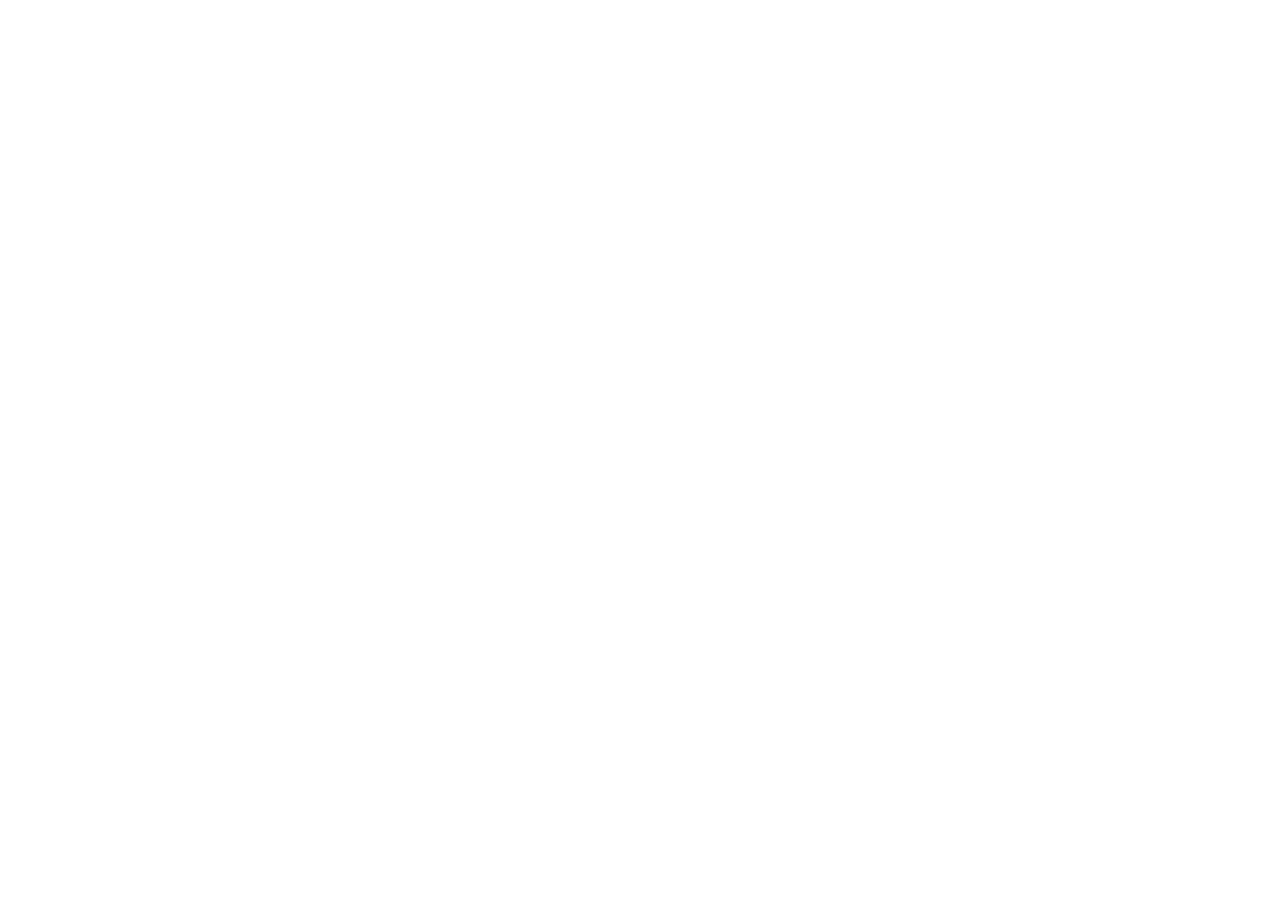
==== index.html @ 11d5299a "Basic Files" ====
<!DOCTYPE html>
<html>
<head>
    <meta charset="utf-8" />
    <meta http-equiv="X-UA-Compatible" content="IE=edge">
    <title>Atomist</title>
    <meta name="viewport" content="width=device-width, initial-scale=1">
    <link rel="stylesheet" type="text/css" media="screen" href="assets/css/style.css" />
    <link rel="stylesheet" href="https://maxcdn.bootstrapcdn.com/bootstrap/4.0.0/css/bootstrap.min.css" integrity="sha384-Gn5384xqQ1aoWXA+058RXPxPg6fy4IWvTNh0E263XmFcJlSAwiGgFAW/dAiS6JXm" crossorigin="anonymous">
</head>
<body>

    <!--Nav bar & Hero Section-->

    <!--Nav bar & Hero Section END-->


    <!--Text & Laptop Section-->

    <!--Text & Laptop Section END-->


    <!--Slider & Code Snippet Section-->

    <!--Slider & Code Snippet Section END-->


    <!--Footer Section-->

    <!--Footer Section END-->

</body>
<script src="https://code.jquery.com/jquery-3.2.1.slim.min.js" integrity="sha384-KJ3o2DKtIkvYIK3UENzmM7KCkRr/rE9/Qpg6aAZGJwFDMVNA/GpGFF93hXpG5KkN" crossorigin="anonymous"></script>
<script src="assets/js/main.js"></script>
<script src="https://cdnjs.cloudflare.com/ajax/libs/popper.js/1.12.9/umd/popper.min.js" integrity="sha384-ApNbgh9B+Y1QKtv3Rn7W3mgPxhU9K/ScQsAP7hUibX39j7fakFPskvXusvfa0b4Q" crossorigin="anonymous"></script>
<script src="https://maxcdn.bootstrapcdn.com/bootstrap/4.0.0/js/bootstrap.min.js" integrity="sha384-JZR6Spejh4U02d8jOt6vLEHfe/JQGiRRSQQxSfFWpi1MquVdAyjUar5+76PVCmYl" crossorigin="anonymous"></script>
</html>
---- assets/css/style.css ----
@import url("https://fonts.googleapis.com/css?family=Open+Sans:300,400,400i,500,600,700");

body {
    font-size: 1em;
    line-height: 1.5;
    font-weight: 400;
    font-family: "Open Sans", "Helvetica", sans-serif;
    color: #AAAEBD;
}

/* Nav bar & Hero Section */

/* Nav bar & Hero Section END */


/* Text & Laptop Section */

/* Text & Laptop Section END */


/* Slider & Code Snippet Section */

/* Slider & Code Snippet Section END */


/* Footer Section */

/* Footer Section END */
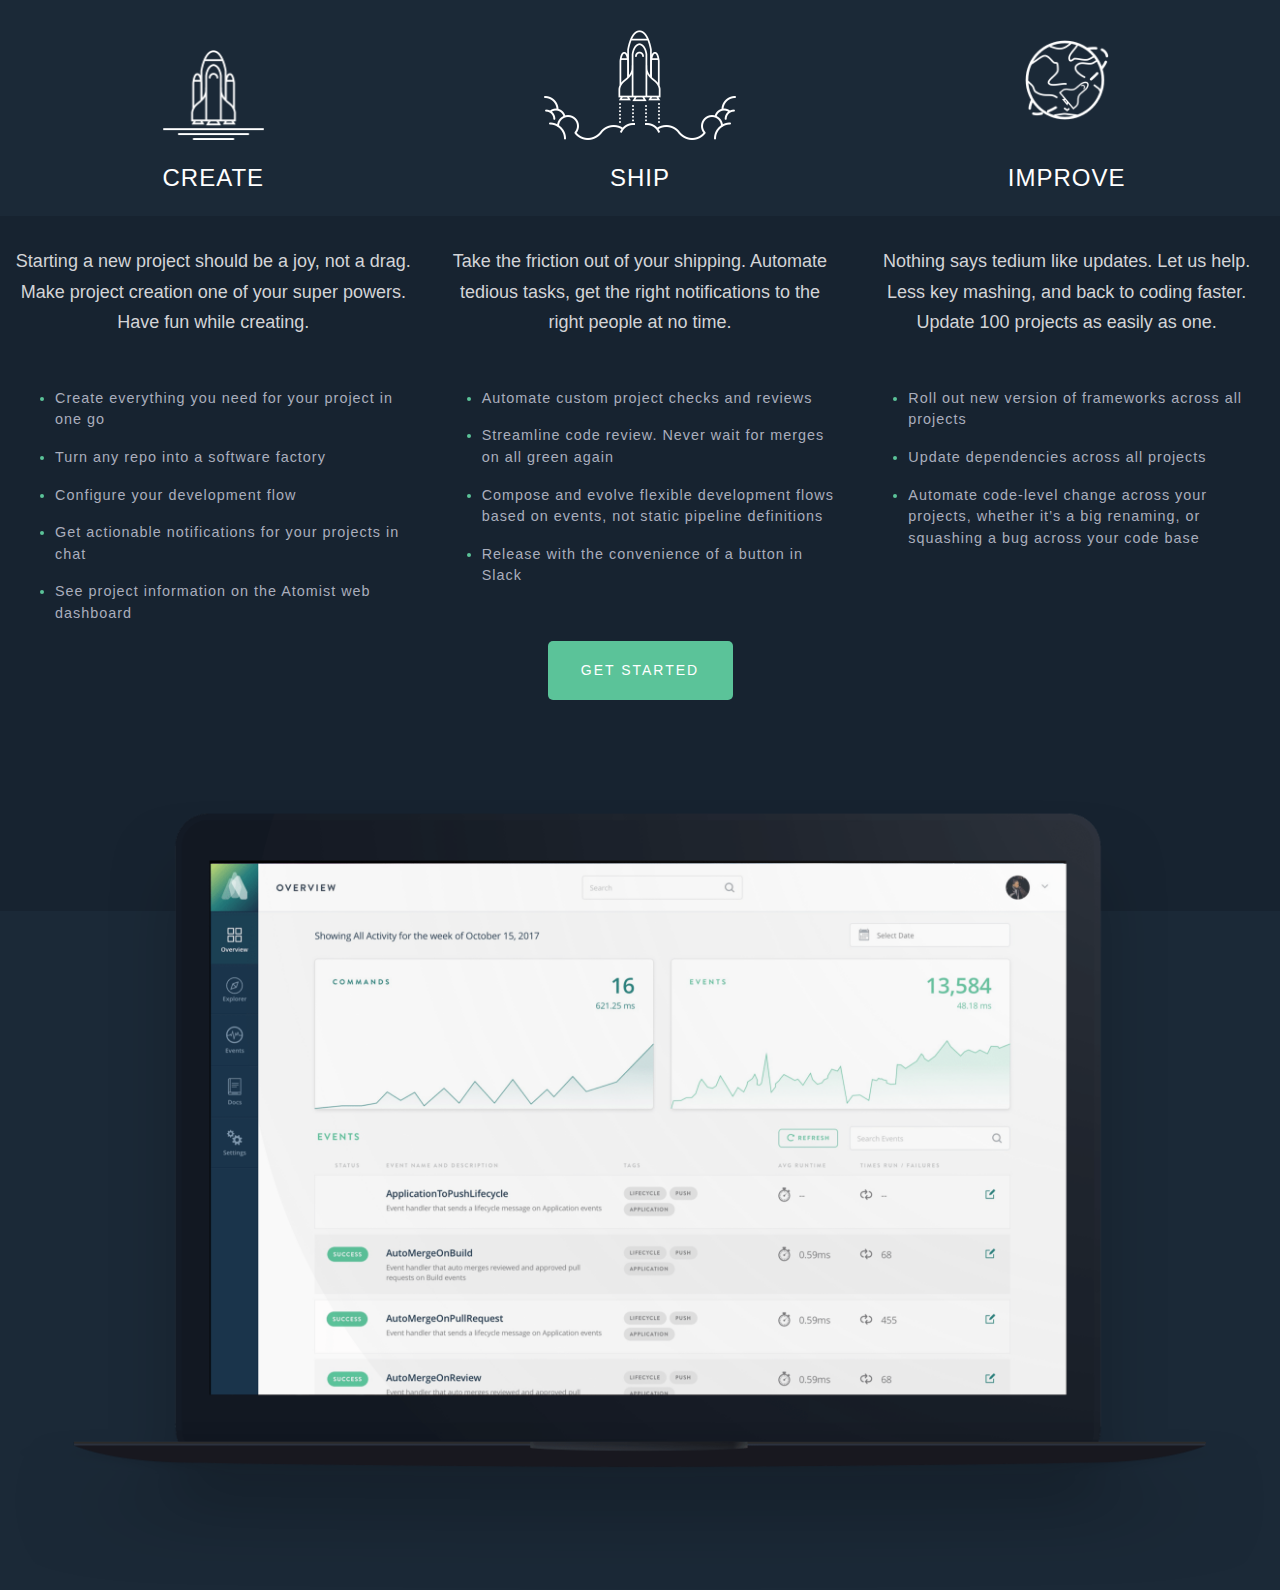
==== commit 8c6ec13b: "Finished Text & laptop section on home page" ====
--- a/index.html
+++ b/index.html
@@ -1,13 +1,16 @@
 <!DOCTYPE html>
 <html>
+
 <head>
     <meta charset="utf-8" />
     <meta http-equiv="X-UA-Compatible" content="IE=edge">
     <title>Atomist</title>
     <meta name="viewport" content="width=device-width, initial-scale=1">
     <link rel="stylesheet" type="text/css" media="screen" href="assets/css/style.css" />
-    <link rel="stylesheet" href="https://maxcdn.bootstrapcdn.com/bootstrap/4.0.0/css/bootstrap.min.css" integrity="sha384-Gn5384xqQ1aoWXA+058RXPxPg6fy4IWvTNh0E263XmFcJlSAwiGgFAW/dAiS6JXm" crossorigin="anonymous">
+    <link rel="stylesheet" href="https://maxcdn.bootstrapcdn.com/bootstrap/4.0.0/css/bootstrap.min.css" integrity="sha384-Gn5384xqQ1aoWXA+058RXPxPg6fy4IWvTNh0E263XmFcJlSAwiGgFAW/dAiS6JXm"
+        crossorigin="anonymous">
 </head>
+
 <body>
 
     <!--Nav bar & Hero Section-->
@@ -16,6 +19,161 @@
 
 
     <!--Text & Laptop Section-->
+    <div class="container-fluid">
+
+        <!-- For extra small, small and medium sized devices -->
+
+        <div class="row d-lg-none listBackground">
+            <div class="col-md-4 col-12">
+                <img class="createImage" src="assets/img/atomist-create-icon.png" alt="Create">
+                <p class="imageCaptionHeader">Create</p>
+                <p class="imageCaption">Starting a new project should be a joy, not a drag. Make project creation one of your super powers. Have
+                    fun while creating.</p>
+                <ul>
+                    <li>
+                        <p>Create everything you need for your project in one go</p>
+                    </li>
+                    <li>
+                        <p>Turn any repo into a software factory</p>
+                    </li>
+                    <li>
+                        <p>Configure your development flow</p>
+                    </li>
+                    <li>
+                        <p>Get actionable notifications for your projects in chat</p>
+                    </li>
+                    <li>
+                        <p>See project information on the Atomist web dashboard</p>
+                    </li>
+                </ul>
+            </div>
+            <div class="col-md-4 col-12">
+                <img class="shipImage" src="assets/img/atomist-ship-icon.png" alt="Ship">
+                <p class="imageCaptionHeader">Ship</p>
+                <p class="imageCaption">Take the friction out of your shipping. Automate tedious tasks, get the right notifications to the right
+                    people at no time.
+                </p>
+                <ul>
+                    <li>
+                        <p>Automate custom project checks and reviews</p>
+                    </li>
+                    <li>
+                        <p>Streamline code review. Never wait for merges on all green again</p>
+                    </li>
+                    <li>
+                        <p>Compose and evolve flexible development flows based on events, not static pipeline definitions</p>
+                    </li>
+                    <li>
+                        <p>Release with the convenience of a button in Slack</p>
+                    </li>
+                </ul>
+            </div>
+            <div class="col-md-4 col-12">
+                <div>
+                    <img class="improveImage" src="assets/img/atomist-improve-icon.png" alt="Improve">
+                </div>
+                <p class="imageCaptionHeader">Improve</p>
+                <p class="imageCaption">Nothing says tedium like updates. Let us help. Less key mashing, and back to coding faster. Update 100 projects
+                    as easily as one.</p>
+                <ul>
+                    <li>
+                        <p>Roll out new version of frameworks across all projects</p>
+                    </li>
+                    <li>
+                        <p>Update dependencies across all projects</p>
+                    </li>
+                    <li>
+                        <p>Automate code-level change across your projects, whether it’s a big renaming, or squashing a bug
+                            across your code base</p>
+                    </li>
+                </ul>
+            </div>
+        </div>
+
+        <!-- For large and extra large sized devices -->
+
+        <div class="row d-none d-lg-flex threeImageBackground">
+            <div class="col-lg-4">
+                <img class="createImage" src="assets/img/atomist-create-icon.png" alt="Create">
+                <p class="imageCaptionHeader">Create</p>
+            </div>
+            <div class="col-lg-4">
+                <img class="shipImage" src="assets/img/atomist-ship-icon.png" alt="Ship">
+                <p class="imageCaptionHeader">SHIP</p>
+            </div>
+            <div class="col-lg-4">
+                <img class="improveImage" src="assets/img/atomist-improve-icon.png" alt="Improve">
+                <p class="imageCaptionHeader">Improve</p>
+            </div>
+        </div>
+        <div class="row d-none d-lg-flex listBackground">
+            <div class="col-lg-4">
+                <p class="imageCaption">Starting a new project should be a joy, not a drag. Make project creation one of your super powers. Have
+                    fun while creating.</p>
+                <ul>
+                    <li>
+                        <p>Create everything you need for your project in one go</p>
+                    </li>
+                    <li>
+                        <p>Turn any repo into a software factory</p>
+                    </li>
+                    <li>
+                        <p>Configure your development flow</p>
+                    </li>
+                    <li>
+                        <p>Get actionable notifications for your projects in chat</p>
+                    </li>
+                    <li>
+                        <p>See project information on the Atomist web dashboard</p>
+                    </li>
+                </ul>
+            </div>
+            <div class="col-lg-4">
+                <p class="imageCaption">Take the friction out of your shipping. Automate tedious tasks, get the right notifications to the right
+                    people at no time.</p>
+                <ul>
+                    <li>
+                        <p>Automate custom project checks and reviews</p>
+                    </li>
+                    <li>
+                        <p>Streamline code review. Never wait for merges on all green again</p>
+                    </li>
+                    <li>
+                        <p>Compose and evolve flexible development flows based on events, not static pipeline definitions</p>
+                    </li>
+                    <li>
+                        <p>Release with the convenience of a button in Slack</p>
+                    </li>
+                </ul>
+            </div>
+            <div class="col-lg-4">
+                <p class="imageCaption">Nothing says tedium like updates. Let us help. Less key mashing, and back to coding faster. Update 100 projects
+                    as easily as one.</p>
+                <ul>
+                    <li>
+                        <p>Roll out new version of frameworks across all projects</p>
+                    </li>
+                    <li>
+                        <p>Update dependencies across all projects</p>
+                    </li>
+                    <li>
+                        <p>Automate code-level change across your projects, whether it’s a big renaming, or squashing a bug
+                            across your code base</p>
+                    </li>
+                </ul>
+            </div>
+        </div>
+        <div class="row listBackground">
+            <div class="col text-center">
+                <button type="button" class="btnGetStarted">Get started</button>
+            </div>
+        </div>
+        <div class="row laptopBackground">
+            <div class="col text-center">
+                <img class="img-fluid" src="assets/img/atomist-dashboard-screenshot.png" alt="Atomist Dashboard Screenshot">
+            </div>
+        </div>
+    </div>
 
     <!--Text & Laptop Section END-->
 
@@ -30,8 +188,12 @@
     <!--Footer Section END-->
 
 </body>
-<script src="https://code.jquery.com/jquery-3.2.1.slim.min.js" integrity="sha384-KJ3o2DKtIkvYIK3UENzmM7KCkRr/rE9/Qpg6aAZGJwFDMVNA/GpGFF93hXpG5KkN" crossorigin="anonymous"></script>
+<script src="https://code.jquery.com/jquery-3.2.1.slim.min.js" integrity="sha384-KJ3o2DKtIkvYIK3UENzmM7KCkRr/rE9/Qpg6aAZGJwFDMVNA/GpGFF93hXpG5KkN"
+    crossorigin="anonymous"></script>
 <script src="assets/js/main.js"></script>
-<script src="https://cdnjs.cloudflare.com/ajax/libs/popper.js/1.12.9/umd/popper.min.js" integrity="sha384-ApNbgh9B+Y1QKtv3Rn7W3mgPxhU9K/ScQsAP7hUibX39j7fakFPskvXusvfa0b4Q" crossorigin="anonymous"></script>
-<script src="https://maxcdn.bootstrapcdn.com/bootstrap/4.0.0/js/bootstrap.min.js" integrity="sha384-JZR6Spejh4U02d8jOt6vLEHfe/JQGiRRSQQxSfFWpi1MquVdAyjUar5+76PVCmYl" crossorigin="anonymous"></script>
+<script src="https://cdnjs.cloudflare.com/ajax/libs/popper.js/1.12.9/umd/popper.min.js" integrity="sha384-ApNbgh9B+Y1QKtv3Rn7W3mgPxhU9K/ScQsAP7hUibX39j7fakFPskvXusvfa0b4Q"
+    crossorigin="anonymous"></script>
+<script src="https://maxcdn.bootstrapcdn.com/bootstrap/4.0.0/js/bootstrap.min.js" integrity="sha384-JZR6Spejh4U02d8jOt6vLEHfe/JQGiRRSQQxSfFWpi1MquVdAyjUar5+76PVCmYl"
+    crossorigin="anonymous"></script>
+
 </html>--- a/assets/css/style.css
+++ b/assets/css/style.css
@@ -7,6 +7,7 @@
     font-weight: 400;
     font-family: "Open Sans", "Helvetica", sans-serif;
     color: #AAAEBD;
+    background-color: #172330 !important;
 }
 
 /* Nav bar & Hero Section */
@@ -15,7 +16,87 @@
 
 
 /* Text & Laptop Section */
-
+@media (min-width: 992px) {
+    .laptopBackground {
+        background-image: linear-gradient(to bottom, #172330 14%, #1B2937 14%);
+    }
+}
+@media (max-width: 991px) {
+    .laptopBackground {
+        background-color: #1B2937;
+    }
+    .btnGetStarted {
+        margin-top: 50px;
+        margin-bottom: 50px;
+    }
+}
+.createImage {
+    display: block;
+    margin: 50px auto 0 auto;
+    height: 90px;
+}
+.shipImage {
+    display: block;
+    margin: 30px auto 0 auto;
+    height: 110px;
+}
+.improveImage {
+    display: block;
+    margin: 40px auto 20px  auto;
+    height: 80px;
+}
+.threeImageBackground {
+    background-color: #1B2937;
+}
+.listBackground {
+    background-color: #172330;
+}
+.imageCaptionHeader {
+    text-transform: uppercase;
+    color: #fff;
+    text-align: center;
+    letter-spacing: 1px;
+    font-size: 1.5em;
+    padding-top: 20px;
+    margin-bottom: 20px;
+}
+.imageCaption {
+    font-size: 1.125em;
+    color: #D3D4D7;
+    text-align: center;
+    font-weight: 300;
+    margin-top: 30px;
+    margin-bottom: 50px;
+    line-height: 1.7;
+}
+li {
+    color: #5bc399;
+    font-size: 90%;
+}
+li p {
+    color: #AAAEBD;
+    font-weight: 300;
+    letter-spacing: 1px;
+    font-size: 0.9em;
+    font-size: 100%;
+}
+.btnGetStarted {
+    text-transform: uppercase;
+    color: #fff;
+    font-size: 14px;
+    font-weight: 300;
+    letter-spacing: 2px;
+    background-color: #5bc399;
+    border: none;
+    border-radius: 5px;
+    padding: 19px 21px 19px 21px;
+    width: 185px;
+    cursor: pointer;
+    margin-bottom: 100px;
+}
+.btnGetStarted:focus {
+    outline: none;
+}
 /* Text & Laptop Section END */
 
 
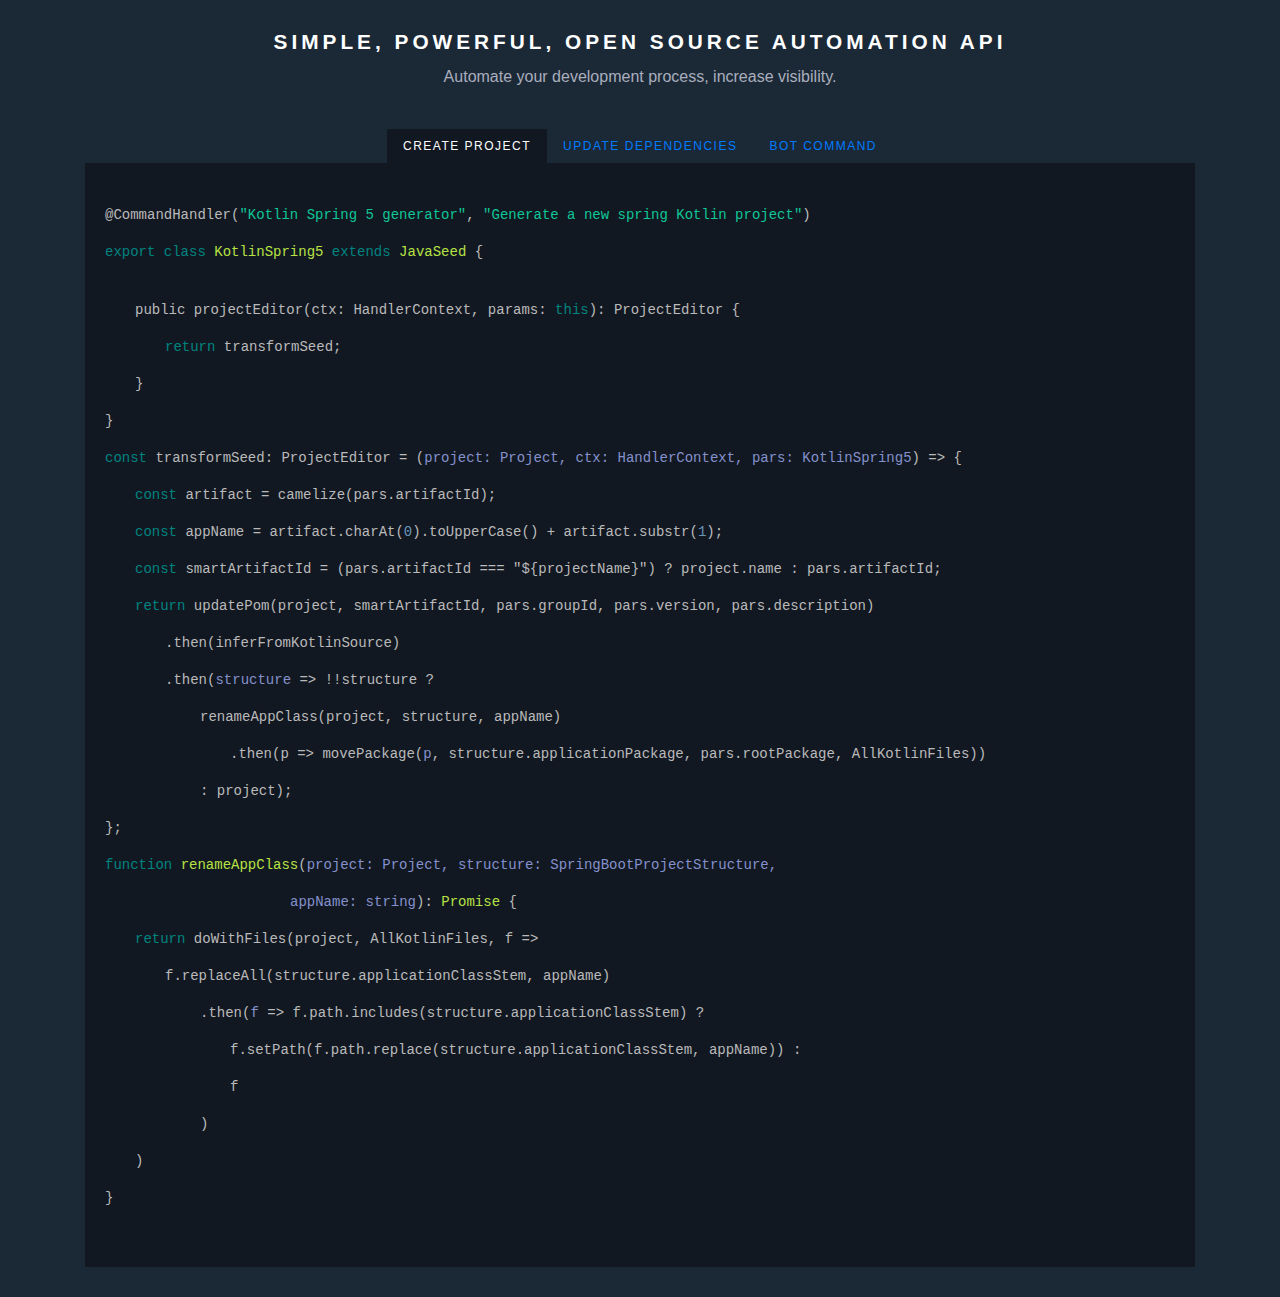
==== commit 1a1dfc82: "Layout" ====
--- a/index.html
+++ b/index.html
@@ -1,16 +1,13 @@
 <!DOCTYPE html>
 <html>
-
 <head>
     <meta charset="utf-8" />
     <meta http-equiv="X-UA-Compatible" content="IE=edge">
     <title>Atomist</title>
     <meta name="viewport" content="width=device-width, initial-scale=1">
     <link rel="stylesheet" type="text/css" media="screen" href="assets/css/style.css" />
-    <link rel="stylesheet" href="https://maxcdn.bootstrapcdn.com/bootstrap/4.0.0/css/bootstrap.min.css" integrity="sha384-Gn5384xqQ1aoWXA+058RXPxPg6fy4IWvTNh0E263XmFcJlSAwiGgFAW/dAiS6JXm"
-        crossorigin="anonymous">
+    <link rel="stylesheet" href="https://maxcdn.bootstrapcdn.com/bootstrap/4.0.0/css/bootstrap.min.css" integrity="sha384-Gn5384xqQ1aoWXA+058RXPxPg6fy4IWvTNh0E263XmFcJlSAwiGgFAW/dAiS6JXm" crossorigin="anonymous">
 </head>
-
 <body>
 
     <!--Nav bar & Hero Section-->
@@ -19,167 +16,135 @@
 
 
     <!--Text & Laptop Section-->
-    <div class="container-fluid">
-
-        <!-- For extra small, small and medium sized devices -->
-
-        <div class="row d-lg-none listBackground">
-            <div class="col-md-4 col-12">
-                <img class="createImage" src="assets/img/atomist-create-icon.png" alt="Create">
-                <p class="imageCaptionHeader">Create</p>
-                <p class="imageCaption">Starting a new project should be a joy, not a drag. Make project creation one of your super powers. Have
-                    fun while creating.</p>
-                <ul>
-                    <li>
-                        <p>Create everything you need for your project in one go</p>
-                    </li>
-                    <li>
-                        <p>Turn any repo into a software factory</p>
-                    </li>
-                    <li>
-                        <p>Configure your development flow</p>
-                    </li>
-                    <li>
-                        <p>Get actionable notifications for your projects in chat</p>
-                    </li>
-                    <li>
-                        <p>See project information on the Atomist web dashboard</p>
-                    </li>
-                </ul>
-            </div>
-            <div class="col-md-4 col-12">
-                <img class="shipImage" src="assets/img/atomist-ship-icon.png" alt="Ship">
-                <p class="imageCaptionHeader">Ship</p>
-                <p class="imageCaption">Take the friction out of your shipping. Automate tedious tasks, get the right notifications to the right
-                    people at no time.
-                </p>
-                <ul>
-                    <li>
-                        <p>Automate custom project checks and reviews</p>
-                    </li>
-                    <li>
-                        <p>Streamline code review. Never wait for merges on all green again</p>
-                    </li>
-                    <li>
-                        <p>Compose and evolve flexible development flows based on events, not static pipeline definitions</p>
-                    </li>
-                    <li>
-                        <p>Release with the convenience of a button in Slack</p>
-                    </li>
-                </ul>
-            </div>
-            <div class="col-md-4 col-12">
-                <div>
-                    <img class="improveImage" src="assets/img/atomist-improve-icon.png" alt="Improve">
-                </div>
-                <p class="imageCaptionHeader">Improve</p>
-                <p class="imageCaption">Nothing says tedium like updates. Let us help. Less key mashing, and back to coding faster. Update 100 projects
-                    as easily as one.</p>
-                <ul>
-                    <li>
-                        <p>Roll out new version of frameworks across all projects</p>
-                    </li>
-                    <li>
-                        <p>Update dependencies across all projects</p>
-                    </li>
-                    <li>
-                        <p>Automate code-level change across your projects, whether it’s a big renaming, or squashing a bug
-                            across your code base</p>
-                    </li>
-                </ul>
-            </div>
-        </div>
-
-        <!-- For large and extra large sized devices -->
-
-        <div class="row d-none d-lg-flex threeImageBackground">
-            <div class="col-lg-4">
-                <img class="createImage" src="assets/img/atomist-create-icon.png" alt="Create">
-                <p class="imageCaptionHeader">Create</p>
-            </div>
-            <div class="col-lg-4">
-                <img class="shipImage" src="assets/img/atomist-ship-icon.png" alt="Ship">
-                <p class="imageCaptionHeader">SHIP</p>
-            </div>
-            <div class="col-lg-4">
-                <img class="improveImage" src="assets/img/atomist-improve-icon.png" alt="Improve">
-                <p class="imageCaptionHeader">Improve</p>
-            </div>
-        </div>
-        <div class="row d-none d-lg-flex listBackground">
-            <div class="col-lg-4">
-                <p class="imageCaption">Starting a new project should be a joy, not a drag. Make project creation one of your super powers. Have
-                    fun while creating.</p>
-                <ul>
-                    <li>
-                        <p>Create everything you need for your project in one go</p>
-                    </li>
-                    <li>
-                        <p>Turn any repo into a software factory</p>
-                    </li>
-                    <li>
-                        <p>Configure your development flow</p>
-                    </li>
-                    <li>
-                        <p>Get actionable notifications for your projects in chat</p>
-                    </li>
-                    <li>
-                        <p>See project information on the Atomist web dashboard</p>
-                    </li>
-                </ul>
-            </div>
-            <div class="col-lg-4">
-                <p class="imageCaption">Take the friction out of your shipping. Automate tedious tasks, get the right notifications to the right
-                    people at no time.</p>
-                <ul>
-                    <li>
-                        <p>Automate custom project checks and reviews</p>
-                    </li>
-                    <li>
-                        <p>Streamline code review. Never wait for merges on all green again</p>
-                    </li>
-                    <li>
-                        <p>Compose and evolve flexible development flows based on events, not static pipeline definitions</p>
-                    </li>
-                    <li>
-                        <p>Release with the convenience of a button in Slack</p>
-                    </li>
-                </ul>
-            </div>
-            <div class="col-lg-4">
-                <p class="imageCaption">Nothing says tedium like updates. Let us help. Less key mashing, and back to coding faster. Update 100 projects
-                    as easily as one.</p>
-                <ul>
-                    <li>
-                        <p>Roll out new version of frameworks across all projects</p>
-                    </li>
-                    <li>
-                        <p>Update dependencies across all projects</p>
-                    </li>
-                    <li>
-                        <p>Automate code-level change across your projects, whether it’s a big renaming, or squashing a bug
-                            across your code base</p>
-                    </li>
-                </ul>
-            </div>
-        </div>
-        <div class="row listBackground">
-            <div class="col text-center">
-                <button type="button" class="btnGetStarted">Get started</button>
-            </div>
-        </div>
-        <div class="row laptopBackground">
-            <div class="col text-center">
-                <img class="img-fluid" src="assets/img/atomist-dashboard-screenshot.png" alt="Atomist Dashboard Screenshot">
-            </div>
-        </div>
-    </div>
 
     <!--Text & Laptop Section END-->
 
 
     <!--Slider & Code Snippet Section-->
-
+    <div class="code-snippet-section">
+        <div class="container">
+            <h2 class="title-4">Simple, powerful, open source automation API</h2>
+            <p class="sub-text-4">Automate your development process, increase visibility.</p>
+            <br>
+            <div class="wrapper-4">
+            <ul class="nav justify-content-center" id="pills-tab" role="tablist">
+              <li class="nav-item">
+                <a class="nav-link active" id="pills-home-tab" data-toggle="pill" href="#pills-home" role="tab" aria-controls="pills-home" aria-selected="true">CREATE PROJECT</a>
+              </li>
+              <li class="nav-item">
+                <a class="nav-link" id="pills-profile-tab" data-toggle="pill" href="#pills-profile" role="tab" aria-controls="pills-profile" aria-selected="false">UPDATE DEPENDENCIES</a>
+              </li>
+              <li class="nav-item">
+                <a class="nav-link" id="pills-contact-tab" data-toggle="pill" href="#pills-contact" role="tab" aria-controls="pills-contact" aria-selected="false">BOT COMMAND</a>
+              </li>
+            </ul>
+          </div>
+            <div class="tab-content" id="pills-tabContent">
+              <div class="tab-pane fade show active" id="pills-home" role="tabpanel" aria-labelledby="pills-home-tab">
+                <div class="code">
+                    <br>
+                    <br>
+                    <p class="code-padding-a">@CommandHandler(<span class="code-string">"Kotlin Spring 5 generator"</span>,<span class="code-string"> "Generate a new spring Kotlin project"</span>)</p>
+                    <p class="code-padding-a"><span class="code-keyword">export class</span> <span class="code-title">KotlinSpring5</span> <span class="code-keyword">extends</span> <span class="code-title">JavaSeed</span> {</p>
+                    <br>
+                    <p class="code-padding-b">public projectEditor(ctx: HandlerContext, params: <span class="code-keyword">this</span>): ProjectEditor {</p>
+                    <p class="code-padding-c"><span class="code-keyword">return</span> transformSeed;</p>
+                    <p class="code-padding-b">}</p>
+                    
+                    <p class="code-padding-a">}</p>
+                    
+                    <p class="code-padding-a"><span class="code-keyword">const</span> transformSeed: ProjectEditor = (<span class="code-params">project: Project, ctx: HandlerContext, pars: KotlinSpring5</span>) => {</p>
+                    <p class="code-padding-b"><span class="code-keyword">const</span> artifact = camelize(pars.artifactId);</p>
+                    <p class="code-padding-b"><span class="code-keyword">const</span> appName = artifact.charAt(<span class="code-number">0</span>).toUpperCase() + artifact.substr(<span class="code-number">1</span>);</p>
+                    <p class="code-padding-b"><span class="code-keyword">const</span> smartArtifactId = (pars.artifactId === "${projectName}") ? project.name : pars.artifactId;</p>
+                    <p class="code-padding-b"><span class="code-keyword">return</span> updatePom(project, smartArtifactId, pars.groupId, pars.version, pars.description)</p>
+                    <p class="code-padding-c">.then(inferFromKotlinSource)</p>
+                    <p class="code-padding-c">.then(<span class="code-params">structure</span> => !!structure ?</p>
+                    <p class="code-padding-d">renameAppClass(project, structure, appName)</p>
+                    <p class="code-padding-e">.then(p => movePackage(<span class="code-params">p</span>, structure.applicationPackage, pars.rootPackage, AllKotlinFiles))</p>
+                    <p class="code-padding-d">: project);</p>
+                    <p class="code-padding-a">};</p>
+                    
+                    <p class="code-padding-a"><span class="code-keyword">function</span> <span class="code-title">renameAppClass</span>(<span class="code-params">project: Project, structure: SpringBootProjectStructure,</p>
+                    <p class="code-padding-f"><span class="code-params">appName: string</span>): <span class="code-title">Promise</span> {</p>
+                    <p class="code-padding-b"><span class="code-keyword">return</span> doWithFiles(project, AllKotlinFiles, f =></p>
+                    <p class="code-padding-c">f.replaceAll(structure.applicationClassStem, appName)</p>
+                    <p class="code-padding-d">.then(<span class="code-params">f</span> => f.path.includes(structure.applicationClassStem) ?</p>
+                    <p class="code-padding-e">f.setPath(f.path.replace(structure.applicationClassStem, appName)) :</p>
+                    <p class="code-padding-e">f</p>
+                    <p class="code-padding-d">)</p>
+                    <p class="code-padding-b">)</p>
+                    <p class="code-padding-a">}</p>
+                    <br>
+                    <br>
+                  </div>
+              </div>
+              <div class="tab-pane fade" id="pills-profile" role="tabpanel" aria-labelledby="pills-profile-tab">
+                  <div class="code">
+                    <br>
+                    <br>
+                    <p class="code-padding-a"><span class="code-keyword">@CommandHandler</span>(<span class="code-string">"Upgrade versions of Spring Boot across an org", "upgrade spring boot version"</span>)</p>
+                    <p class="code-padding-a">export <span class="code-keyword">class</span> <span class="code-title">SpringBootVersionUpgrade</span> <span class="code-keyword">extends</span> <span class="code-title">EditorCommandSupport</span> {</p>
+                  
+                    <p class="code-padding-b"><span class="code-keyword">@Secret</span>(Secrets.userToken([<span class="code-string">"repo"</span>,<span class="code-string"> "user"</span>]))</p>
+                    <p class="code-padding-b"><span class="code-keyword">protected</span> githubToken;</p>
+                  
+                    <p class="code-padding-b"><span class="code-keyword">@Parameter</span>({</p>
+                    <p class="code-padding-c">displayName: <span class="code-string">"Desired Spring Boot version"</span>,</p>
+                    <p class="code-padding-c">description: <span class="code-string">"The desired Spring Boot version across these repos"</span>,</p>
+                    <p class="code-padding-c">pattern: /^.+$/,</p>
+                    <p class="code-padding-c">validInput: <span class="code-string">"Semantic version"</span>,</p>
+                    <p class="code-padding-c">required: <span class="code-keyword">false</span>,</p>
+                    <p class="code-padding-b">})</p>
+                    <p class="code-padding-b"><span class="code-keyword">public</span> desiredBootVersion: string;</p>
+                  
+                    <p class="code-padding-b"><span class="code-keyword">public</span> <span class="code-title">projectEditor</span><span class="code-params">()</span>: ProjectEditor {</p>
+                    <p class="code-padding-c"><span class="code-keyword">return</span> setSpringBootVersionEditor(<span class="code-keyword">this</span>.desiredBootVersion);</p>
+                    <p class="code-padding-b">}</p>
+                  
+                    <p class="code-padding-b"><span class="code-keyword">public</span> <span class="code-title">editInfo</span><span class="code-params">(p: Project)</span>: EditMode {</p>
+                    <p class="code-padding-c"><span class="code-keyword">return new</span> PullRequest(<span class="code-string">"spring-boot-"</span> + <span class="code-keyword">this</span>.desiredBootVersion,</p>
+                    <p class="code-padding-d"><span class="code-string">"Upgrade Spring Boot to "</span> + <span class="code-keyword">this</span>.desiredBootVersion);</p>
+                    <p class="code-padding-b">}</p>
+                    <p class="code-padding-a">}</p>
+                  
+                    <p class="code-padding-a">export function <span class="code-title">setSpringBootVersionEditor</span><span class="code-params">(desiredBootVersion: string)</span>: AnyProjectEditor {</p>
+                    <p class="code-padding-b"><span class="code-keyword">return</span> p =></p>
+                    <p class="code-padding-c">doWithAtMostOneMatch(p, <span class="code-string">"pom.xml"</span>,</p>
+                    <p class="code-padding-d">parentStanzaOfGrammar(SpringBootStarter), m => {</p>
+                    <p class="code-padding-e"><span class="code-keyword">if</span> (m.version.value !== desiredBootVersion) {</p>
+                    <p class="code-padding-f1">m.version.value = desiredBootVersion;</p>
+                    <p class="code-padding-e">}</p>
+                    <p class="code-padding-d">});</p>
+                    <p class="code-padding-a">}</p>
+                    <br>
+                    <br>
+                  </div>
+              </div>
+              <div class="tab-pane fade" id="pills-contact" role="tabpanel" aria-labelledby="pills-contact-tab">
+                <div class="code">
+                    <br>
+                    <br>
+                    <p class="code-padding-a">@CommandHandler(<span class="code-string">"Query Stack Overflow"</span>,<span class="code-string"> "search so"</span>)</p>
+                    <p class="code-padding-a">@Tags(<span class="code-string">"stack-overflow"</span>)</p>
+                    <p class="code-padding-a"><span class="code-keyword">export class</span> <span class="code-title">SearchStackOverflow implements HandleCommand</span> {</p>
+                  
+                    <p class="code-padding-b">@Parameter({ description: <span class="code-keyword">"your search query"</span>, pattern: <span class="code-keyword">/^.*$/</span> })</p>
+                    <p class="code-padding-b">public q: string;</p>
+                  
+                    <p class="code-padding-b">public handle(ctx: HandlerContext): <span class="code-string">Promise</span> {</p>
+                    <p class="code-padding-c"><span class="code-keyword">return</span> axios.get(<span class="code-string">`${apiSearchUrl}${encodeURIComponent(</span><span class="code-params">this</span><span class="code-string">.q)}`</span>)</p>
+                    <p class="code-padding-d">.then(<span class="code-params">res</span> => <span class="code-keyword">this</span>.handleResult(res, <span class="code-keyword">this</span>.q))</p>
+                    <p class="code-padding-d">.then(<span class="code-params">msg</span> => <span class="code-keyword">return</span> ctx.messageClient.respond(msg) });</p>
+                    <p class="code-padding-b">}</p>
+                    <p class="code-padding-a">}</p>
+                    <br>
+                    <br>
+                </div>
+              </div>
+            </div>
+        </div>
+    </div>
     <!--Slider & Code Snippet Section END-->
 
 
@@ -188,12 +153,8 @@
     <!--Footer Section END-->
 
 </body>
-<script src="https://code.jquery.com/jquery-3.2.1.slim.min.js" integrity="sha384-KJ3o2DKtIkvYIK3UENzmM7KCkRr/rE9/Qpg6aAZGJwFDMVNA/GpGFF93hXpG5KkN"
-    crossorigin="anonymous"></script>
+<script src="https://code.jquery.com/jquery-3.2.1.slim.min.js" integrity="sha384-KJ3o2DKtIkvYIK3UENzmM7KCkRr/rE9/Qpg6aAZGJwFDMVNA/GpGFF93hXpG5KkN" crossorigin="anonymous"></script>
 <script src="assets/js/main.js"></script>
-<script src="https://cdnjs.cloudflare.com/ajax/libs/popper.js/1.12.9/umd/popper.min.js" integrity="sha384-ApNbgh9B+Y1QKtv3Rn7W3mgPxhU9K/ScQsAP7hUibX39j7fakFPskvXusvfa0b4Q"
-    crossorigin="anonymous"></script>
-<script src="https://maxcdn.bootstrapcdn.com/bootstrap/4.0.0/js/bootstrap.min.js" integrity="sha384-JZR6Spejh4U02d8jOt6vLEHfe/JQGiRRSQQxSfFWpi1MquVdAyjUar5+76PVCmYl"
-    crossorigin="anonymous"></script>
-
+<script src="https://cdnjs.cloudflare.com/ajax/libs/popper.js/1.12.9/umd/popper.min.js" integrity="sha384-ApNbgh9B+Y1QKtv3Rn7W3mgPxhU9K/ScQsAP7hUibX39j7fakFPskvXusvfa0b4Q" crossorigin="anonymous"></script>
+<script src="https://maxcdn.bootstrapcdn.com/bootstrap/4.0.0/js/bootstrap.min.js" integrity="sha384-JZR6Spejh4U02d8jOt6vLEHfe/JQGiRRSQQxSfFWpi1MquVdAyjUar5+76PVCmYl" crossorigin="anonymous"></script>
 </html>--- a/assets/css/style.css
+++ b/assets/css/style.css
@@ -7,7 +7,6 @@
     font-weight: 400;
     font-family: "Open Sans", "Helvetica", sans-serif;
     color: #AAAEBD;
-    background-color: #172330 !important;
 }
 
 /* Nav bar & Hero Section */
@@ -16,92 +15,110 @@
 
 
 /* Text & Laptop Section */
-@media (min-width: 992px) {
-    .laptopBackground {
-        background-image: linear-gradient(to bottom, #172330 14%, #1B2937 14%);
-    }
-}
-@media (max-width: 991px) {
-    .laptopBackground {
-        background-color: #1B2937;
-    }
-    .btnGetStarted {
-        margin-top: 50px;
-        margin-bottom: 50px;
-    }
-}
-.createImage {
-    display: block;
-    margin: 50px auto 0 auto;
-    height: 90px;
-}
-.shipImage {
-    display: block;
-    margin: 30px auto 0 auto;
-    height: 110px;
-}
-.improveImage {
-    display: block;
-    margin: 40px auto 20px  auto;
-    height: 80px;
-}
-.threeImageBackground {
-    background-color: #1B2937;
-}
-.listBackground {
-    background-color: #172330;
-}
-.imageCaptionHeader {
-    text-transform: uppercase;
-    color: #fff;
-    text-align: center;
-    letter-spacing: 1px;
-    font-size: 1.5em;
-    padding-top: 20px;
-    margin-bottom: 20px;
-}
-.imageCaption {
-    font-size: 1.125em;
-    color: #D3D4D7;
-    text-align: center;
-    font-weight: 300;
-    margin-top: 30px;
-    margin-bottom: 50px;
-    line-height: 1.7;
-}
-li {
-    color: #5bc399;
-    font-size: 90%;
-}
-li p {
-    color: #AAAEBD;
-    font-weight: 300;
-    letter-spacing: 1px;
-    font-size: 0.9em;
-    font-size: 100%;
-}
-.btnGetStarted {
-    text-transform: uppercase;
-    color: #fff;
-    font-size: 14px;
-    font-weight: 300;
-    letter-spacing: 2px;
-    background-color: #5bc399;
-    border: none;
-    border-radius: 5px;
-    padding: 19px 21px 19px 21px;
-    width: 185px;
-    cursor: pointer;
-    margin-bottom: 100px;
-}
-.btnGetStarted:focus {
-    outline: none;
-}
+
 /* Text & Laptop Section END */
 
 
 /* Slider & Code Snippet Section */
+.code-snippet-section {
+    background-color: #1B2937;
+    padding-top: 30px;
+    padding-bottom: 30px;
 
+}
+
+.title-4 {
+    color: white;
+    font-size: 1.3rem;
+    font-weight: 600;
+    letter-spacing: 4px;
+    margin-bottom: 10px;
+    font-family: "brandon-grotesque", sans-serif;
+    text-align: center;
+    text-transform: uppercase;
+}
+
+.sub-text-4 {
+    color: #AAAEBD;
+    text-align: center;
+}
+
+.btn-code {
+    background-color: #121822;
+    color: white;
+    text-align: center;
+}
+
+.active {
+    color: #fff;
+    background-color: #121822;
+}
+
+.btn-padding {
+    padding-top: 10px;
+    padding-bottom: 10px;   
+}
+
+.wrapper-4 {
+    font-family: "brandon-grotesque", sans-serif;
+    font-size: 0.75rem;
+    font-weight: 400;
+    letter-spacing: 1.5px;
+}
+
+.code {
+    font-family: monospace, monospace;
+    font-size: 14px;
+    color: #bababa;
+}
+
+.code-padding-a {
+    text-indent: 20px;
+}
+
+.code-padding-b {
+    text-indent: 50px;
+}
+
+.code-padding-c {
+    text-indent: 80px;
+}
+
+.code-padding-d {
+    text-indent: 115px;
+}
+
+.code-padding-e {
+    text-indent: 145px;
+}
+
+.code-padding-f1 {
+    text-indent: 177px;
+}
+
+.code-padding-f {
+    text-indent: 205px;
+}
+
+.code-string {
+    color: #0FC696;
+}
+
+.code-title {
+    color: #B7E244;
+}
+
+.code-params {
+    color: #8491CC;
+}
+
+.code-keyword {
+    color: #008480;
+}
+
+.code-number {
+    color: #6896ba;
+}
 /* Slider & Code Snippet Section END */
 
 
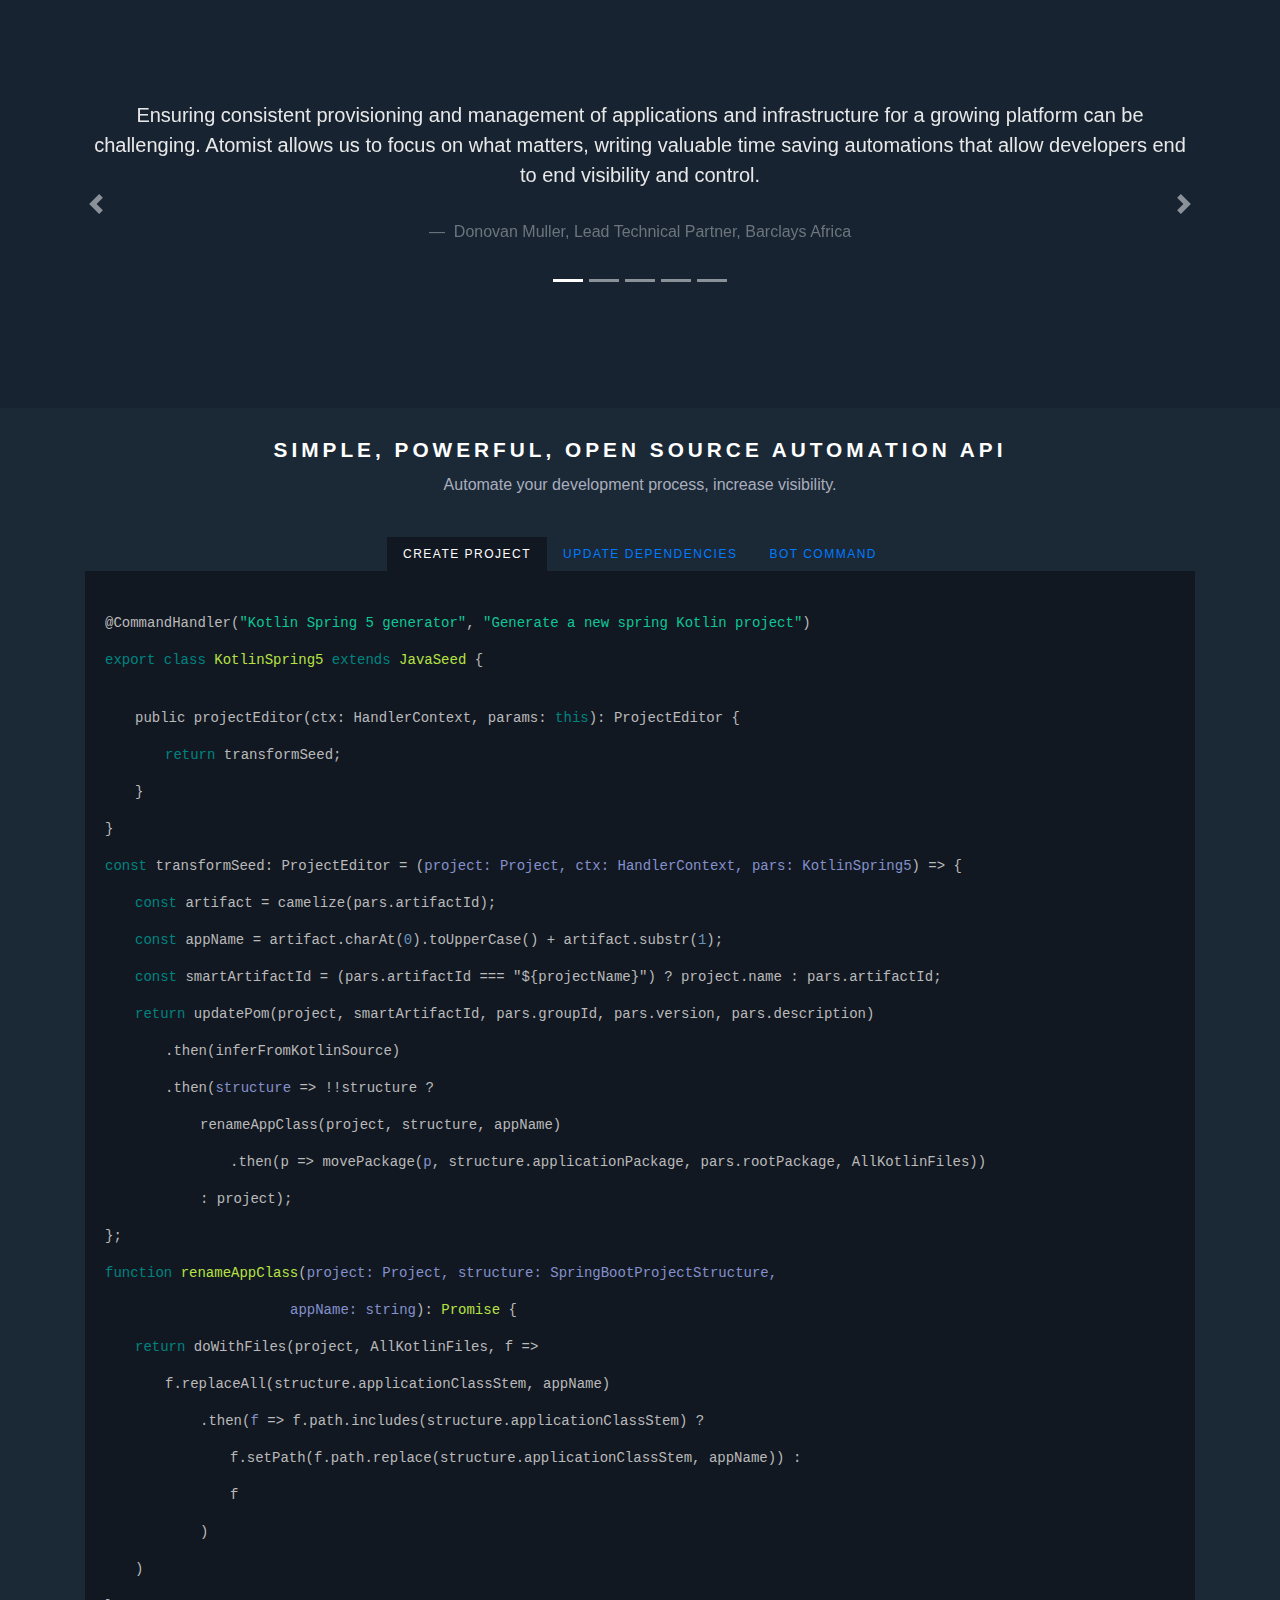
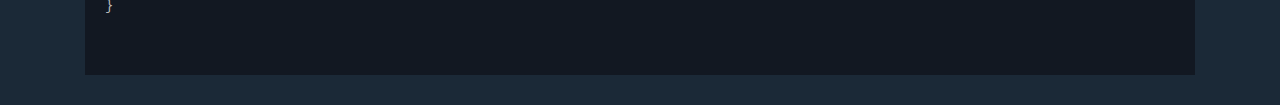
==== commit 85b9766a: "Update" ====
--- a/index.html
+++ b/index.html
@@ -21,6 +21,73 @@
 
 
     <!--Slider & Code Snippet Section-->
+    <div class="slider-section">
+        <div id="carousel" class="carousel slide" data-ride="carousel">
+            <ol class="carousel-indicators">
+              <li data-target="#carousel" data-slide-to="0" class="active"></li>
+              <li data-target="#carousel" data-slide-to="1"></li>
+              <li data-target="#carousel" data-slide-to="2"></li>
+              <li data-target="#carousel" data-slide-to="3"></li>
+              <li data-target="#carousel" data-slide-to="4"></li>
+            </ol>
+            <div class="container">
+            <div class="carousel-inner">
+              <div class="carousel-item active">
+                  <blockquote class="blockquote text-center">
+                      <p class="mb-0">Ensuring consistent provisioning and management of applications and infrastructure for a growing platform can be challenging.
+                          Atomist allows us to focus on what matters, writing valuable time saving automations that allow developers end to
+                          end visibility and control.</p>
+                          <br>
+                      <footer class="blockquote-footer"> Donovan Muller, Lead Technical Partner, Barclays Africa</footer>
+                    </blockquote>
+              </div>
+              <div class="carousel-item">
+                  <blockquote class="blockquote text-center">
+                      <p class="mb-0">Atomist has improved our globe-spanning team's daily workflow. It gives us a single interface to both monitor the change
+                        introduced by development as well a way to manage contributions from our community.</p>
+                      <br>
+                      <footer class="blockquote-footer"> Ben Hale, Pivotal, Cloud Foundry</footer>
+                    </blockquote>
+              </div>
+              <div class="carousel-item">
+                  <blockquote class="blockquote text-center">
+                      <p class="mb-0">Atomist has become a critical part (and member!) of our dev team. Allowing us to efficiently manage and monitor our
+                        development process.</p>
+                      <br>
+                      <footer class="blockquote-footer"> Brian Conneen, Chief Technology Officer, Marlette Funding</footer>
+                    </blockquote>
+              </div>
+              <div class="carousel-item">
+                <blockquote class="blockquote text-center">
+                    <p class="mb-0">Atomist allows us to focus on improving our products instead of custom developer tools by making automation easy with
+                      actionable information available to all team members.</p>
+                    <br>
+                    <footer class="blockquote-footer"> Tapani Moilanen, Chief Architect, Kyyti</footer>
+                  </blockquote>
+            </div>
+            <div class="carousel-item">
+              <blockquote class="blockquote text-center">
+                  <p class="mb-0">We are excited to use Atomist in our team. The bridge it forms between multiple tools is an incredible asset that will
+                    allow us to speed up development and have happier developers in the meantime.</p>
+                  <br>
+                  <footer class="blockquote-footer"> Emma Wilson, nVidia</footer>
+                </blockquote>
+          </div>
+            </div>
+          </div>
+          <br>
+          <br>
+            <a class="carousel-control-prev" href="#carousel" role="button" data-slide="prev">
+              <span class="carousel-control-prev-icon" aria-hidden="true"></span>
+              <span class="sr-only">Previous</span>
+            </a>
+            <a class="carousel-control-next" href="#carousel" role="button" data-slide="next">
+              <span class="carousel-control-next-icon" aria-hidden="true"></span>
+              <span class="sr-only">Next</span>
+            </a>
+          </div>
+    </div>
+
     <div class="code-snippet-section">
         <div class="container">
             <h2 class="title-4">Simple, powerful, open source automation API</h2>
--- a/assets/css/style.css
+++ b/assets/css/style.css
@@ -20,6 +20,25 @@
 
 
 /* Slider & Code Snippet Section */
+.slider-section {
+    background-color: #172330;
+    padding-top: 100px;
+    padding-bottom: 100px;
+}
+
+.slider-section p {
+    color:#E8E8E8;
+}
+
+.blockquote-footer {
+    color: #AAAEBD;
+}
+
+.quote-padding {
+    padding-top: 400px;
+}
+
+
 .code-snippet-section {
     background-color: #1B2937;
     padding-top: 30px;
@@ -49,7 +68,7 @@
     text-align: center;
 }
 
-.active {
+.code-snippet-section .active {
     color: #fff;
     background-color: #121822;
 }
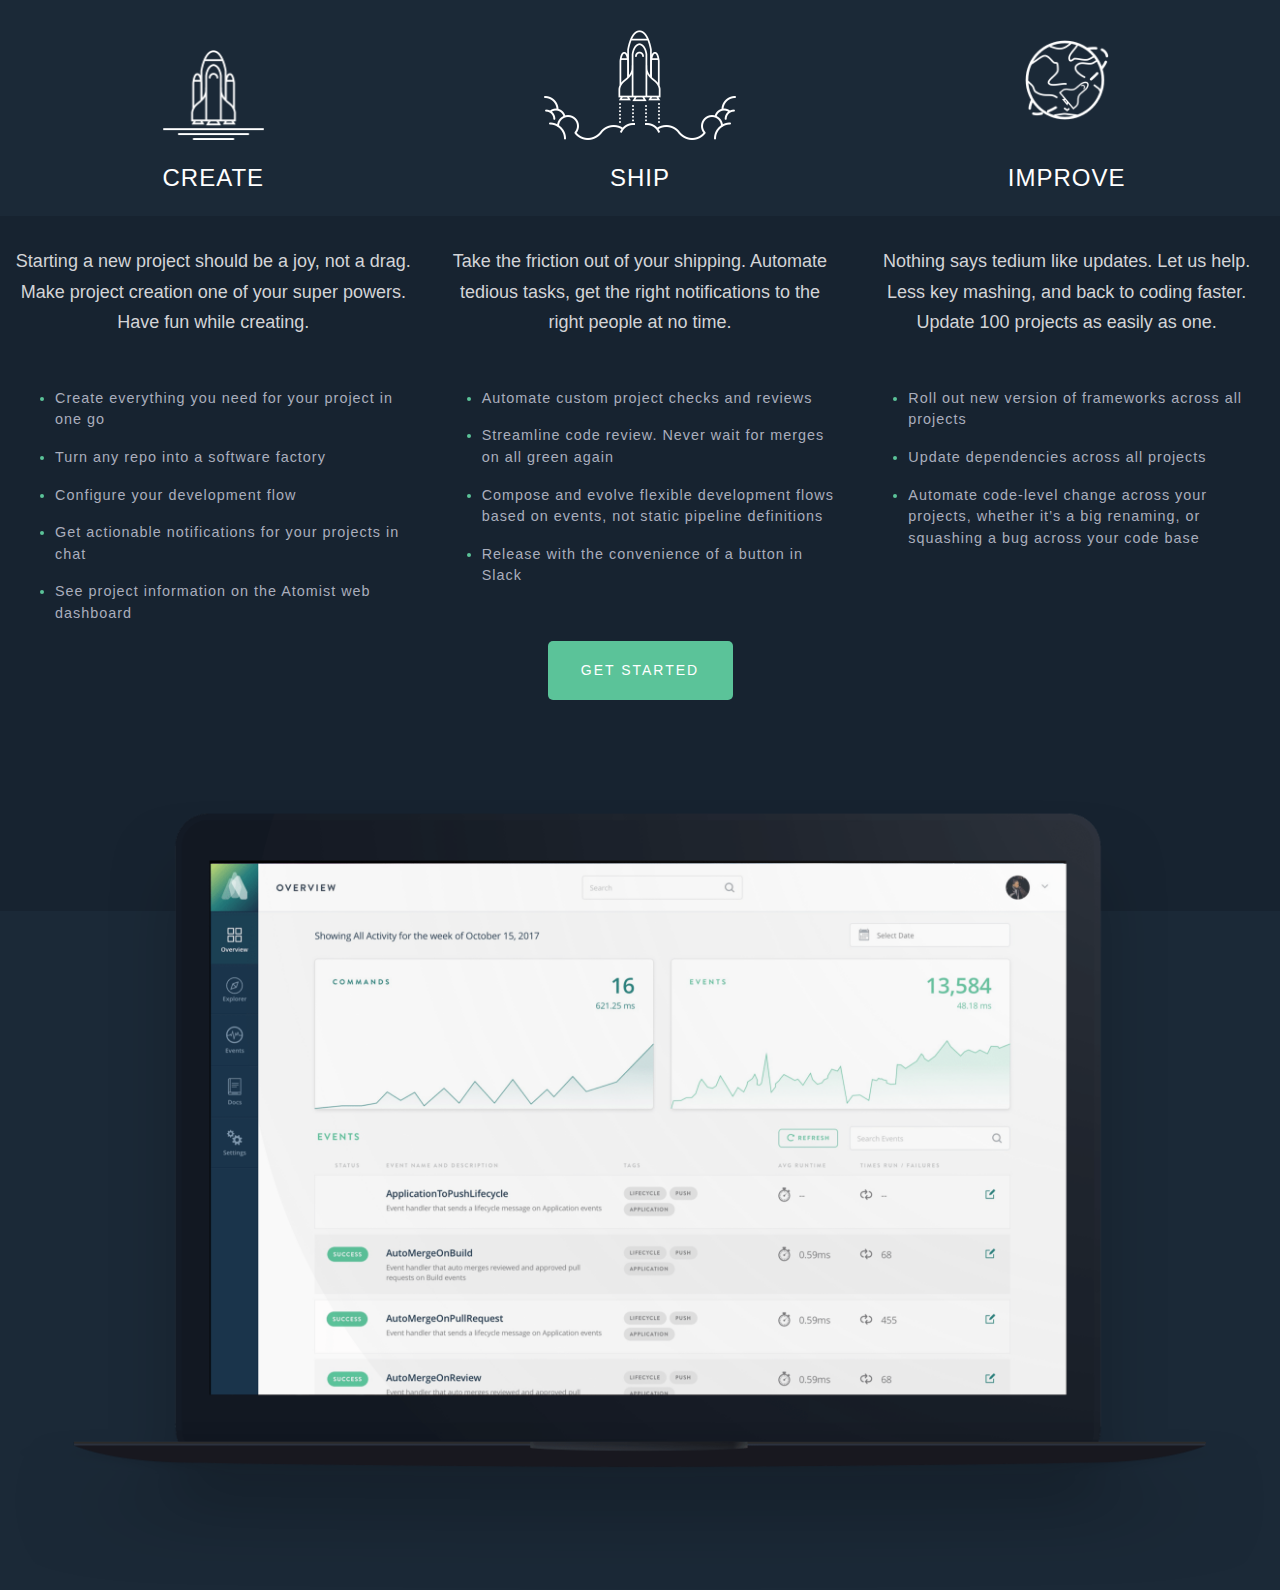
==== commit 261d2b24: "Merge pull request #1 from chingu-voyage4/text-and-laptop-section" ====
--- a/index.html
+++ b/index.html
@@ -1,13 +1,16 @@
 <!DOCTYPE html>
 <html>
+
 <head>
     <meta charset="utf-8" />
     <meta http-equiv="X-UA-Compatible" content="IE=edge">
     <title>Atomist</title>
     <meta name="viewport" content="width=device-width, initial-scale=1">
     <link rel="stylesheet" type="text/css" media="screen" href="assets/css/style.css" />
-    <link rel="stylesheet" href="https://maxcdn.bootstrapcdn.com/bootstrap/4.0.0/css/bootstrap.min.css" integrity="sha384-Gn5384xqQ1aoWXA+058RXPxPg6fy4IWvTNh0E263XmFcJlSAwiGgFAW/dAiS6JXm" crossorigin="anonymous">
+    <link rel="stylesheet" href="https://maxcdn.bootstrapcdn.com/bootstrap/4.0.0/css/bootstrap.min.css" integrity="sha384-Gn5384xqQ1aoWXA+058RXPxPg6fy4IWvTNh0E263XmFcJlSAwiGgFAW/dAiS6JXm"
+        crossorigin="anonymous">
 </head>
+
 <body>
 
     <!--Nav bar & Hero Section-->
@@ -16,202 +19,167 @@
 
 
     <!--Text & Laptop Section-->
+    <div class="container-fluid">
+
+        <!-- For extra small, small and medium sized devices -->
+
+        <div class="row d-lg-none listBackground">
+            <div class="col-md-4 col-12">
+                <img class="createImage" src="assets/img/atomist-create-icon.png" alt="Create">
+                <p class="imageCaptionHeader">Create</p>
+                <p class="imageCaption">Starting a new project should be a joy, not a drag. Make project creation one of your super powers. Have
+                    fun while creating.</p>
+                <ul>
+                    <li>
+                        <p>Create everything you need for your project in one go</p>
+                    </li>
+                    <li>
+                        <p>Turn any repo into a software factory</p>
+                    </li>
+                    <li>
+                        <p>Configure your development flow</p>
+                    </li>
+                    <li>
+                        <p>Get actionable notifications for your projects in chat</p>
+                    </li>
+                    <li>
+                        <p>See project information on the Atomist web dashboard</p>
+                    </li>
+                </ul>
+            </div>
+            <div class="col-md-4 col-12">
+                <img class="shipImage" src="assets/img/atomist-ship-icon.png" alt="Ship">
+                <p class="imageCaptionHeader">Ship</p>
+                <p class="imageCaption">Take the friction out of your shipping. Automate tedious tasks, get the right notifications to the right
+                    people at no time.
+                </p>
+                <ul>
+                    <li>
+                        <p>Automate custom project checks and reviews</p>
+                    </li>
+                    <li>
+                        <p>Streamline code review. Never wait for merges on all green again</p>
+                    </li>
+                    <li>
+                        <p>Compose and evolve flexible development flows based on events, not static pipeline definitions</p>
+                    </li>
+                    <li>
+                        <p>Release with the convenience of a button in Slack</p>
+                    </li>
+                </ul>
+            </div>
+            <div class="col-md-4 col-12">
+                <div>
+                    <img class="improveImage" src="assets/img/atomist-improve-icon.png" alt="Improve">
+                </div>
+                <p class="imageCaptionHeader">Improve</p>
+                <p class="imageCaption">Nothing says tedium like updates. Let us help. Less key mashing, and back to coding faster. Update 100 projects
+                    as easily as one.</p>
+                <ul>
+                    <li>
+                        <p>Roll out new version of frameworks across all projects</p>
+                    </li>
+                    <li>
+                        <p>Update dependencies across all projects</p>
+                    </li>
+                    <li>
+                        <p>Automate code-level change across your projects, whether it’s a big renaming, or squashing a bug
+                            across your code base</p>
+                    </li>
+                </ul>
+            </div>
+        </div>
+
+        <!-- For large and extra large sized devices -->
+
+        <div class="row d-none d-lg-flex threeImageBackground">
+            <div class="col-lg-4">
+                <img class="createImage" src="assets/img/atomist-create-icon.png" alt="Create">
+                <p class="imageCaptionHeader">Create</p>
+            </div>
+            <div class="col-lg-4">
+                <img class="shipImage" src="assets/img/atomist-ship-icon.png" alt="Ship">
+                <p class="imageCaptionHeader">SHIP</p>
+            </div>
+            <div class="col-lg-4">
+                <img class="improveImage" src="assets/img/atomist-improve-icon.png" alt="Improve">
+                <p class="imageCaptionHeader">Improve</p>
+            </div>
+        </div>
+        <div class="row d-none d-lg-flex listBackground">
+            <div class="col-lg-4">
+                <p class="imageCaption">Starting a new project should be a joy, not a drag. Make project creation one of your super powers. Have
+                    fun while creating.</p>
+                <ul>
+                    <li>
+                        <p>Create everything you need for your project in one go</p>
+                    </li>
+                    <li>
+                        <p>Turn any repo into a software factory</p>
+                    </li>
+                    <li>
+                        <p>Configure your development flow</p>
+                    </li>
+                    <li>
+                        <p>Get actionable notifications for your projects in chat</p>
+                    </li>
+                    <li>
+                        <p>See project information on the Atomist web dashboard</p>
+                    </li>
+                </ul>
+            </div>
+            <div class="col-lg-4">
+                <p class="imageCaption">Take the friction out of your shipping. Automate tedious tasks, get the right notifications to the right
+                    people at no time.</p>
+                <ul>
+                    <li>
+                        <p>Automate custom project checks and reviews</p>
+                    </li>
+                    <li>
+                        <p>Streamline code review. Never wait for merges on all green again</p>
+                    </li>
+                    <li>
+                        <p>Compose and evolve flexible development flows based on events, not static pipeline definitions</p>
+                    </li>
+                    <li>
+                        <p>Release with the convenience of a button in Slack</p>
+                    </li>
+                </ul>
+            </div>
+            <div class="col-lg-4">
+                <p class="imageCaption">Nothing says tedium like updates. Let us help. Less key mashing, and back to coding faster. Update 100 projects
+                    as easily as one.</p>
+                <ul>
+                    <li>
+                        <p>Roll out new version of frameworks across all projects</p>
+                    </li>
+                    <li>
+                        <p>Update dependencies across all projects</p>
+                    </li>
+                    <li>
+                        <p>Automate code-level change across your projects, whether it’s a big renaming, or squashing a bug
+                            across your code base</p>
+                    </li>
+                </ul>
+            </div>
+        </div>
+        <div class="row listBackground">
+            <div class="col text-center">
+                <button type="button" class="btnGetStarted">Get started</button>
+            </div>
+        </div>
+        <div class="row laptopBackground">
+            <div class="col text-center">
+                <img class="img-fluid" src="assets/img/atomist-dashboard-screenshot.png" alt="Atomist Dashboard Screenshot">
+            </div>
+        </div>
+    </div>
 
     <!--Text & Laptop Section END-->
 
 
     <!--Slider & Code Snippet Section-->
-    <div class="slider-section">
-        <div id="carousel" class="carousel slide" data-ride="carousel">
-            <ol class="carousel-indicators">
-              <li data-target="#carousel" data-slide-to="0" class="active"></li>
-              <li data-target="#carousel" data-slide-to="1"></li>
-              <li data-target="#carousel" data-slide-to="2"></li>
-              <li data-target="#carousel" data-slide-to="3"></li>
-              <li data-target="#carousel" data-slide-to="4"></li>
-            </ol>
-            <div class="container">
-            <div class="carousel-inner">
-              <div class="carousel-item active">
-                  <blockquote class="blockquote text-center">
-                      <p class="mb-0">Ensuring consistent provisioning and management of applications and infrastructure for a growing platform can be challenging.
-                          Atomist allows us to focus on what matters, writing valuable time saving automations that allow developers end to
-                          end visibility and control.</p>
-                          <br>
-                      <footer class="blockquote-footer"> Donovan Muller, Lead Technical Partner, Barclays Africa</footer>
-                    </blockquote>
-              </div>
-              <div class="carousel-item">
-                  <blockquote class="blockquote text-center">
-                      <p class="mb-0">Atomist has improved our globe-spanning team's daily workflow. It gives us a single interface to both monitor the change
-                        introduced by development as well a way to manage contributions from our community.</p>
-                      <br>
-                      <footer class="blockquote-footer"> Ben Hale, Pivotal, Cloud Foundry</footer>
-                    </blockquote>
-              </div>
-              <div class="carousel-item">
-                  <blockquote class="blockquote text-center">
-                      <p class="mb-0">Atomist has become a critical part (and member!) of our dev team. Allowing us to efficiently manage and monitor our
-                        development process.</p>
-                      <br>
-                      <footer class="blockquote-footer"> Brian Conneen, Chief Technology Officer, Marlette Funding</footer>
-                    </blockquote>
-              </div>
-              <div class="carousel-item">
-                <blockquote class="blockquote text-center">
-                    <p class="mb-0">Atomist allows us to focus on improving our products instead of custom developer tools by making automation easy with
-                      actionable information available to all team members.</p>
-                    <br>
-                    <footer class="blockquote-footer"> Tapani Moilanen, Chief Architect, Kyyti</footer>
-                  </blockquote>
-            </div>
-            <div class="carousel-item">
-              <blockquote class="blockquote text-center">
-                  <p class="mb-0">We are excited to use Atomist in our team. The bridge it forms between multiple tools is an incredible asset that will
-                    allow us to speed up development and have happier developers in the meantime.</p>
-                  <br>
-                  <footer class="blockquote-footer"> Emma Wilson, nVidia</footer>
-                </blockquote>
-          </div>
-            </div>
-          </div>
-          <br>
-          <br>
-            <a class="carousel-control-prev" href="#carousel" role="button" data-slide="prev">
-              <span class="carousel-control-prev-icon" aria-hidden="true"></span>
-              <span class="sr-only">Previous</span>
-            </a>
-            <a class="carousel-control-next" href="#carousel" role="button" data-slide="next">
-              <span class="carousel-control-next-icon" aria-hidden="true"></span>
-              <span class="sr-only">Next</span>
-            </a>
-          </div>
-    </div>
 
-    <div class="code-snippet-section">
-        <div class="container">
-            <h2 class="title-4">Simple, powerful, open source automation API</h2>
-            <p class="sub-text-4">Automate your development process, increase visibility.</p>
-            <br>
-            <div class="wrapper-4">
-            <ul class="nav justify-content-center" id="pills-tab" role="tablist">
-              <li class="nav-item">
-                <a class="nav-link active" id="pills-home-tab" data-toggle="pill" href="#pills-home" role="tab" aria-controls="pills-home" aria-selected="true">CREATE PROJECT</a>
-              </li>
-              <li class="nav-item">
-                <a class="nav-link" id="pills-profile-tab" data-toggle="pill" href="#pills-profile" role="tab" aria-controls="pills-profile" aria-selected="false">UPDATE DEPENDENCIES</a>
-              </li>
-              <li class="nav-item">
-                <a class="nav-link" id="pills-contact-tab" data-toggle="pill" href="#pills-contact" role="tab" aria-controls="pills-contact" aria-selected="false">BOT COMMAND</a>
-              </li>
-            </ul>
-          </div>
-            <div class="tab-content" id="pills-tabContent">
-              <div class="tab-pane fade show active" id="pills-home" role="tabpanel" aria-labelledby="pills-home-tab">
-                <div class="code">
-                    <br>
-                    <br>
-                    <p class="code-padding-a">@CommandHandler(<span class="code-string">"Kotlin Spring 5 generator"</span>,<span class="code-string"> "Generate a new spring Kotlin project"</span>)</p>
-                    <p class="code-padding-a"><span class="code-keyword">export class</span> <span class="code-title">KotlinSpring5</span> <span class="code-keyword">extends</span> <span class="code-title">JavaSeed</span> {</p>
-                    <br>
-                    <p class="code-padding-b">public projectEditor(ctx: HandlerContext, params: <span class="code-keyword">this</span>): ProjectEditor {</p>
-                    <p class="code-padding-c"><span class="code-keyword">return</span> transformSeed;</p>
-                    <p class="code-padding-b">}</p>
-                    
-                    <p class="code-padding-a">}</p>
-                    
-                    <p class="code-padding-a"><span class="code-keyword">const</span> transformSeed: ProjectEditor = (<span class="code-params">project: Project, ctx: HandlerContext, pars: KotlinSpring5</span>) => {</p>
-                    <p class="code-padding-b"><span class="code-keyword">const</span> artifact = camelize(pars.artifactId);</p>
-                    <p class="code-padding-b"><span class="code-keyword">const</span> appName = artifact.charAt(<span class="code-number">0</span>).toUpperCase() + artifact.substr(<span class="code-number">1</span>);</p>
-                    <p class="code-padding-b"><span class="code-keyword">const</span> smartArtifactId = (pars.artifactId === "${projectName}") ? project.name : pars.artifactId;</p>
-                    <p class="code-padding-b"><span class="code-keyword">return</span> updatePom(project, smartArtifactId, pars.groupId, pars.version, pars.description)</p>
-                    <p class="code-padding-c">.then(inferFromKotlinSource)</p>
-                    <p class="code-padding-c">.then(<span class="code-params">structure</span> => !!structure ?</p>
-                    <p class="code-padding-d">renameAppClass(project, structure, appName)</p>
-                    <p class="code-padding-e">.then(p => movePackage(<span class="code-params">p</span>, structure.applicationPackage, pars.rootPackage, AllKotlinFiles))</p>
-                    <p class="code-padding-d">: project);</p>
-                    <p class="code-padding-a">};</p>
-                    
-                    <p class="code-padding-a"><span class="code-keyword">function</span> <span class="code-title">renameAppClass</span>(<span class="code-params">project: Project, structure: SpringBootProjectStructure,</p>
-                    <p class="code-padding-f"><span class="code-params">appName: string</span>): <span class="code-title">Promise</span> {</p>
-                    <p class="code-padding-b"><span class="code-keyword">return</span> doWithFiles(project, AllKotlinFiles, f =></p>
-                    <p class="code-padding-c">f.replaceAll(structure.applicationClassStem, appName)</p>
-                    <p class="code-padding-d">.then(<span class="code-params">f</span> => f.path.includes(structure.applicationClassStem) ?</p>
-                    <p class="code-padding-e">f.setPath(f.path.replace(structure.applicationClassStem, appName)) :</p>
-                    <p class="code-padding-e">f</p>
-                    <p class="code-padding-d">)</p>
-                    <p class="code-padding-b">)</p>
-                    <p class="code-padding-a">}</p>
-                    <br>
-                    <br>
-                  </div>
-              </div>
-              <div class="tab-pane fade" id="pills-profile" role="tabpanel" aria-labelledby="pills-profile-tab">
-                  <div class="code">
-                    <br>
-                    <br>
-                    <p class="code-padding-a"><span class="code-keyword">@CommandHandler</span>(<span class="code-string">"Upgrade versions of Spring Boot across an org", "upgrade spring boot version"</span>)</p>
-                    <p class="code-padding-a">export <span class="code-keyword">class</span> <span class="code-title">SpringBootVersionUpgrade</span> <span class="code-keyword">extends</span> <span class="code-title">EditorCommandSupport</span> {</p>
-                  
-                    <p class="code-padding-b"><span class="code-keyword">@Secret</span>(Secrets.userToken([<span class="code-string">"repo"</span>,<span class="code-string"> "user"</span>]))</p>
-                    <p class="code-padding-b"><span class="code-keyword">protected</span> githubToken;</p>
-                  
-                    <p class="code-padding-b"><span class="code-keyword">@Parameter</span>({</p>
-                    <p class="code-padding-c">displayName: <span class="code-string">"Desired Spring Boot version"</span>,</p>
-                    <p class="code-padding-c">description: <span class="code-string">"The desired Spring Boot version across these repos"</span>,</p>
-                    <p class="code-padding-c">pattern: /^.+$/,</p>
-                    <p class="code-padding-c">validInput: <span class="code-string">"Semantic version"</span>,</p>
-                    <p class="code-padding-c">required: <span class="code-keyword">false</span>,</p>
-                    <p class="code-padding-b">})</p>
-                    <p class="code-padding-b"><span class="code-keyword">public</span> desiredBootVersion: string;</p>
-                  
-                    <p class="code-padding-b"><span class="code-keyword">public</span> <span class="code-title">projectEditor</span><span class="code-params">()</span>: ProjectEditor {</p>
-                    <p class="code-padding-c"><span class="code-keyword">return</span> setSpringBootVersionEditor(<span class="code-keyword">this</span>.desiredBootVersion);</p>
-                    <p class="code-padding-b">}</p>
-                  
-                    <p class="code-padding-b"><span class="code-keyword">public</span> <span class="code-title">editInfo</span><span class="code-params">(p: Project)</span>: EditMode {</p>
-                    <p class="code-padding-c"><span class="code-keyword">return new</span> PullRequest(<span class="code-string">"spring-boot-"</span> + <span class="code-keyword">this</span>.desiredBootVersion,</p>
-                    <p class="code-padding-d"><span class="code-string">"Upgrade Spring Boot to "</span> + <span class="code-keyword">this</span>.desiredBootVersion);</p>
-                    <p class="code-padding-b">}</p>
-                    <p class="code-padding-a">}</p>
-                  
-                    <p class="code-padding-a">export function <span class="code-title">setSpringBootVersionEditor</span><span class="code-params">(desiredBootVersion: string)</span>: AnyProjectEditor {</p>
-                    <p class="code-padding-b"><span class="code-keyword">return</span> p =></p>
-                    <p class="code-padding-c">doWithAtMostOneMatch(p, <span class="code-string">"pom.xml"</span>,</p>
-                    <p class="code-padding-d">parentStanzaOfGrammar(SpringBootStarter), m => {</p>
-                    <p class="code-padding-e"><span class="code-keyword">if</span> (m.version.value !== desiredBootVersion) {</p>
-                    <p class="code-padding-f1">m.version.value = desiredBootVersion;</p>
-                    <p class="code-padding-e">}</p>
-                    <p class="code-padding-d">});</p>
-                    <p class="code-padding-a">}</p>
-                    <br>
-                    <br>
-                  </div>
-              </div>
-              <div class="tab-pane fade" id="pills-contact" role="tabpanel" aria-labelledby="pills-contact-tab">
-                <div class="code">
-                    <br>
-                    <br>
-                    <p class="code-padding-a">@CommandHandler(<span class="code-string">"Query Stack Overflow"</span>,<span class="code-string"> "search so"</span>)</p>
-                    <p class="code-padding-a">@Tags(<span class="code-string">"stack-overflow"</span>)</p>
-                    <p class="code-padding-a"><span class="code-keyword">export class</span> <span class="code-title">SearchStackOverflow implements HandleCommand</span> {</p>
-                  
-                    <p class="code-padding-b">@Parameter({ description: <span class="code-keyword">"your search query"</span>, pattern: <span class="code-keyword">/^.*$/</span> })</p>
-                    <p class="code-padding-b">public q: string;</p>
-                  
-                    <p class="code-padding-b">public handle(ctx: HandlerContext): <span class="code-string">Promise</span> {</p>
-                    <p class="code-padding-c"><span class="code-keyword">return</span> axios.get(<span class="code-string">`${apiSearchUrl}${encodeURIComponent(</span><span class="code-params">this</span><span class="code-string">.q)}`</span>)</p>
-                    <p class="code-padding-d">.then(<span class="code-params">res</span> => <span class="code-keyword">this</span>.handleResult(res, <span class="code-keyword">this</span>.q))</p>
-                    <p class="code-padding-d">.then(<span class="code-params">msg</span> => <span class="code-keyword">return</span> ctx.messageClient.respond(msg) });</p>
-                    <p class="code-padding-b">}</p>
-                    <p class="code-padding-a">}</p>
-                    <br>
-                    <br>
-                </div>
-              </div>
-            </div>
-        </div>
-    </div>
     <!--Slider & Code Snippet Section END-->
 
 
@@ -220,8 +188,12 @@
     <!--Footer Section END-->
 
 </body>
-<script src="https://code.jquery.com/jquery-3.2.1.slim.min.js" integrity="sha384-KJ3o2DKtIkvYIK3UENzmM7KCkRr/rE9/Qpg6aAZGJwFDMVNA/GpGFF93hXpG5KkN" crossorigin="anonymous"></script>
+<script src="https://code.jquery.com/jquery-3.2.1.slim.min.js" integrity="sha384-KJ3o2DKtIkvYIK3UENzmM7KCkRr/rE9/Qpg6aAZGJwFDMVNA/GpGFF93hXpG5KkN"
+    crossorigin="anonymous"></script>
 <script src="assets/js/main.js"></script>
-<script src="https://cdnjs.cloudflare.com/ajax/libs/popper.js/1.12.9/umd/popper.min.js" integrity="sha384-ApNbgh9B+Y1QKtv3Rn7W3mgPxhU9K/ScQsAP7hUibX39j7fakFPskvXusvfa0b4Q" crossorigin="anonymous"></script>
-<script src="https://maxcdn.bootstrapcdn.com/bootstrap/4.0.0/js/bootstrap.min.js" integrity="sha384-JZR6Spejh4U02d8jOt6vLEHfe/JQGiRRSQQxSfFWpi1MquVdAyjUar5+76PVCmYl" crossorigin="anonymous"></script>
+<script src="https://cdnjs.cloudflare.com/ajax/libs/popper.js/1.12.9/umd/popper.min.js" integrity="sha384-ApNbgh9B+Y1QKtv3Rn7W3mgPxhU9K/ScQsAP7hUibX39j7fakFPskvXusvfa0b4Q"
+    crossorigin="anonymous"></script>
+<script src="https://maxcdn.bootstrapcdn.com/bootstrap/4.0.0/js/bootstrap.min.js" integrity="sha384-JZR6Spejh4U02d8jOt6vLEHfe/JQGiRRSQQxSfFWpi1MquVdAyjUar5+76PVCmYl"
+    crossorigin="anonymous"></script>
+
 </html>--- a/assets/css/style.css
+++ b/assets/css/style.css
@@ -7,6 +7,7 @@
     font-weight: 400;
     font-family: "Open Sans", "Helvetica", sans-serif;
     color: #AAAEBD;
+    background-color: #172330 !important;
 }
 
 /* Nav bar & Hero Section */
@@ -15,129 +16,92 @@
 
 
 /* Text & Laptop Section */
-
+@media (min-width: 992px) {
+    .laptopBackground {
+        background-image: linear-gradient(to bottom, #172330 14%, #1B2937 14%);
+    }
+}
+@media (max-width: 991px) {
+    .laptopBackground {
+        background-color: #1B2937;
+    }
+    .btnGetStarted {
+        margin-top: 50px;
+        margin-bottom: 50px;
+    }
+}
+.createImage {
+    display: block;
+    margin: 50px auto 0 auto;
+    height: 90px;
+}
+.shipImage {
+    display: block;
+    margin: 30px auto 0 auto;
+    height: 110px;
+}
+.improveImage {
+    display: block;
+    margin: 40px auto 20px  auto;
+    height: 80px;
+}
+.threeImageBackground {
+    background-color: #1B2937;
+}
+.listBackground {
+    background-color: #172330;
+}
+.imageCaptionHeader {
+    text-transform: uppercase;
+    color: #fff;
+    text-align: center;
+    letter-spacing: 1px;
+    font-size: 1.5em;
+    padding-top: 20px;
+    margin-bottom: 20px;
+}
+.imageCaption {
+    font-size: 1.125em;
+    color: #D3D4D7;
+    text-align: center;
+    font-weight: 300;
+    margin-top: 30px;
+    margin-bottom: 50px;
+    line-height: 1.7;
+}
+li {
+    color: #5bc399;
+    font-size: 90%;
+}
+li p {
+    color: #AAAEBD;
+    font-weight: 300;
+    letter-spacing: 1px;
+    font-size: 0.9em;
+    font-size: 100%;
+}
+.btnGetStarted {
+    text-transform: uppercase;
+    color: #fff;
+    font-size: 14px;
+    font-weight: 300;
+    letter-spacing: 2px;
+    background-color: #5bc399;
+    border: none;
+    border-radius: 5px;
+    padding: 19px 21px 19px 21px;
+    width: 185px;
+    cursor: pointer;
+    margin-bottom: 100px;
+}
+.btnGetStarted:focus {
+    outline: none;
+}
 /* Text & Laptop Section END */
 
 
 /* Slider & Code Snippet Section */
-.slider-section {
-    background-color: #172330;
-    padding-top: 100px;
-    padding-bottom: 100px;
-}
 
-.slider-section p {
-    color:#E8E8E8;
-}
-
-.blockquote-footer {
-    color: #AAAEBD;
-}
-
-.quote-padding {
-    padding-top: 400px;
-}
-
-
-.code-snippet-section {
-    background-color: #1B2937;
-    padding-top: 30px;
-    padding-bottom: 30px;
-
-}
-
-.title-4 {
-    color: white;
-    font-size: 1.3rem;
-    font-weight: 600;
-    letter-spacing: 4px;
-    margin-bottom: 10px;
-    font-family: "brandon-grotesque", sans-serif;
-    text-align: center;
-    text-transform: uppercase;
-}
-
-.sub-text-4 {
-    color: #AAAEBD;
-    text-align: center;
-}
-
-.btn-code {
-    background-color: #121822;
-    color: white;
-    text-align: center;
-}
-
-.code-snippet-section .active {
-    color: #fff;
-    background-color: #121822;
-}
-
-.btn-padding {
-    padding-top: 10px;
-    padding-bottom: 10px;   
-}
-
-.wrapper-4 {
-    font-family: "brandon-grotesque", sans-serif;
-    font-size: 0.75rem;
-    font-weight: 400;
-    letter-spacing: 1.5px;
-}
-
-.code {
-    font-family: monospace, monospace;
-    font-size: 14px;
-    color: #bababa;
-}
-
-.code-padding-a {
-    text-indent: 20px;
-}
-
-.code-padding-b {
-    text-indent: 50px;
-}
-
-.code-padding-c {
-    text-indent: 80px;
-}
-
-.code-padding-d {
-    text-indent: 115px;
-}
-
-.code-padding-e {
-    text-indent: 145px;
-}
-
-.code-padding-f1 {
-    text-indent: 177px;
-}
-
-.code-padding-f {
-    text-indent: 205px;
-}
-
-.code-string {
-    color: #0FC696;
-}
-
-.code-title {
-    color: #B7E244;
-}
-
-.code-params {
-    color: #8491CC;
-}
-
-.code-keyword {
-    color: #008480;
-}
-
-.code-number {
-    color: #6896ba;
-}
 /* Slider & Code Snippet Section END */
 
 
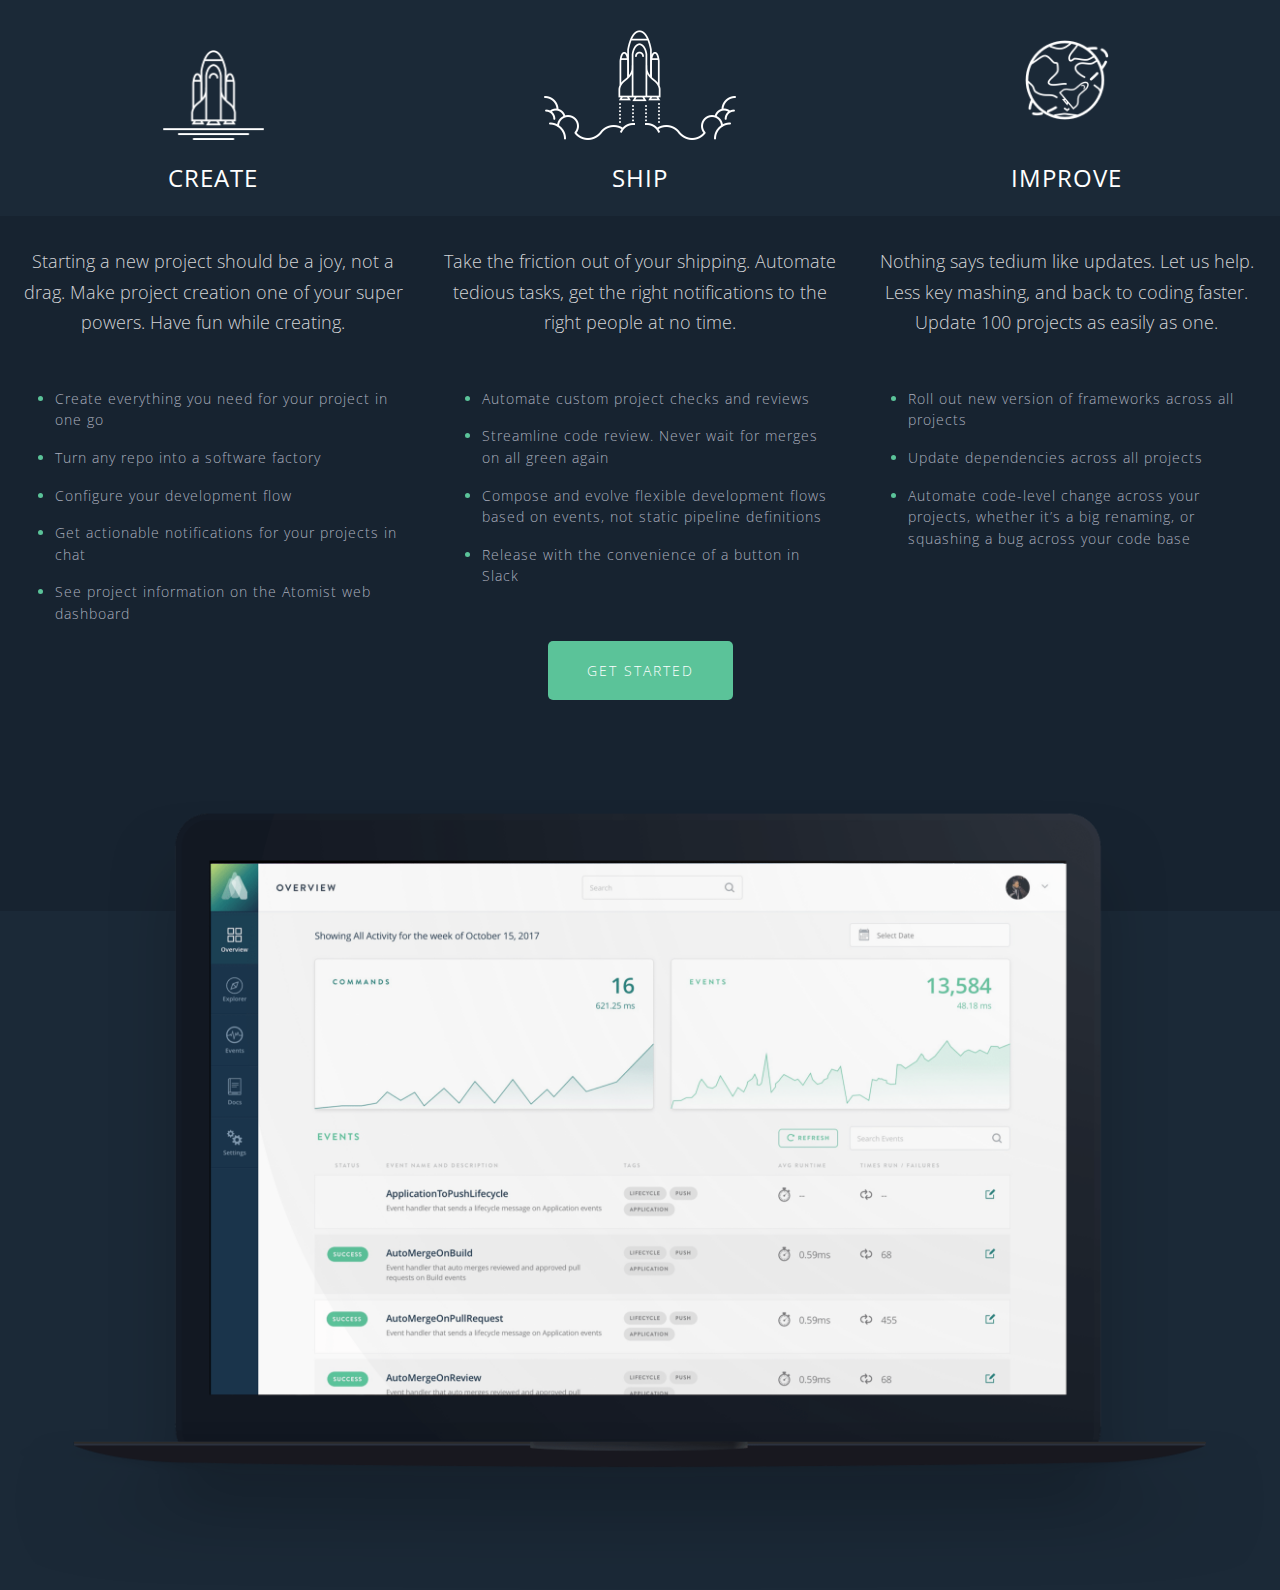
==== commit 5aa2e211: "Put custom CSS and JS files after Bootstrap links" ====
--- a/index.html
+++ b/index.html
@@ -6,9 +6,9 @@
     <meta http-equiv="X-UA-Compatible" content="IE=edge">
     <title>Atomist</title>
     <meta name="viewport" content="width=device-width, initial-scale=1">
-    <link rel="stylesheet" type="text/css" media="screen" href="assets/css/style.css" />
     <link rel="stylesheet" href="https://maxcdn.bootstrapcdn.com/bootstrap/4.0.0/css/bootstrap.min.css" integrity="sha384-Gn5384xqQ1aoWXA+058RXPxPg6fy4IWvTNh0E263XmFcJlSAwiGgFAW/dAiS6JXm"
         crossorigin="anonymous">
+    <link rel="stylesheet" type="text/css" media="screen" href="assets/css/style.css" />
 </head>
 
 <body>
@@ -190,10 +190,9 @@
 </body>
 <script src="https://code.jquery.com/jquery-3.2.1.slim.min.js" integrity="sha384-KJ3o2DKtIkvYIK3UENzmM7KCkRr/rE9/Qpg6aAZGJwFDMVNA/GpGFF93hXpG5KkN"
     crossorigin="anonymous"></script>
-<script src="assets/js/main.js"></script>
 <script src="https://cdnjs.cloudflare.com/ajax/libs/popper.js/1.12.9/umd/popper.min.js" integrity="sha384-ApNbgh9B+Y1QKtv3Rn7W3mgPxhU9K/ScQsAP7hUibX39j7fakFPskvXusvfa0b4Q"
     crossorigin="anonymous"></script>
 <script src="https://maxcdn.bootstrapcdn.com/bootstrap/4.0.0/js/bootstrap.min.js" integrity="sha384-JZR6Spejh4U02d8jOt6vLEHfe/JQGiRRSQQxSfFWpi1MquVdAyjUar5+76PVCmYl"
     crossorigin="anonymous"></script>
-
-</html>+<script src="assets/js/main.js"></script>
+</html>
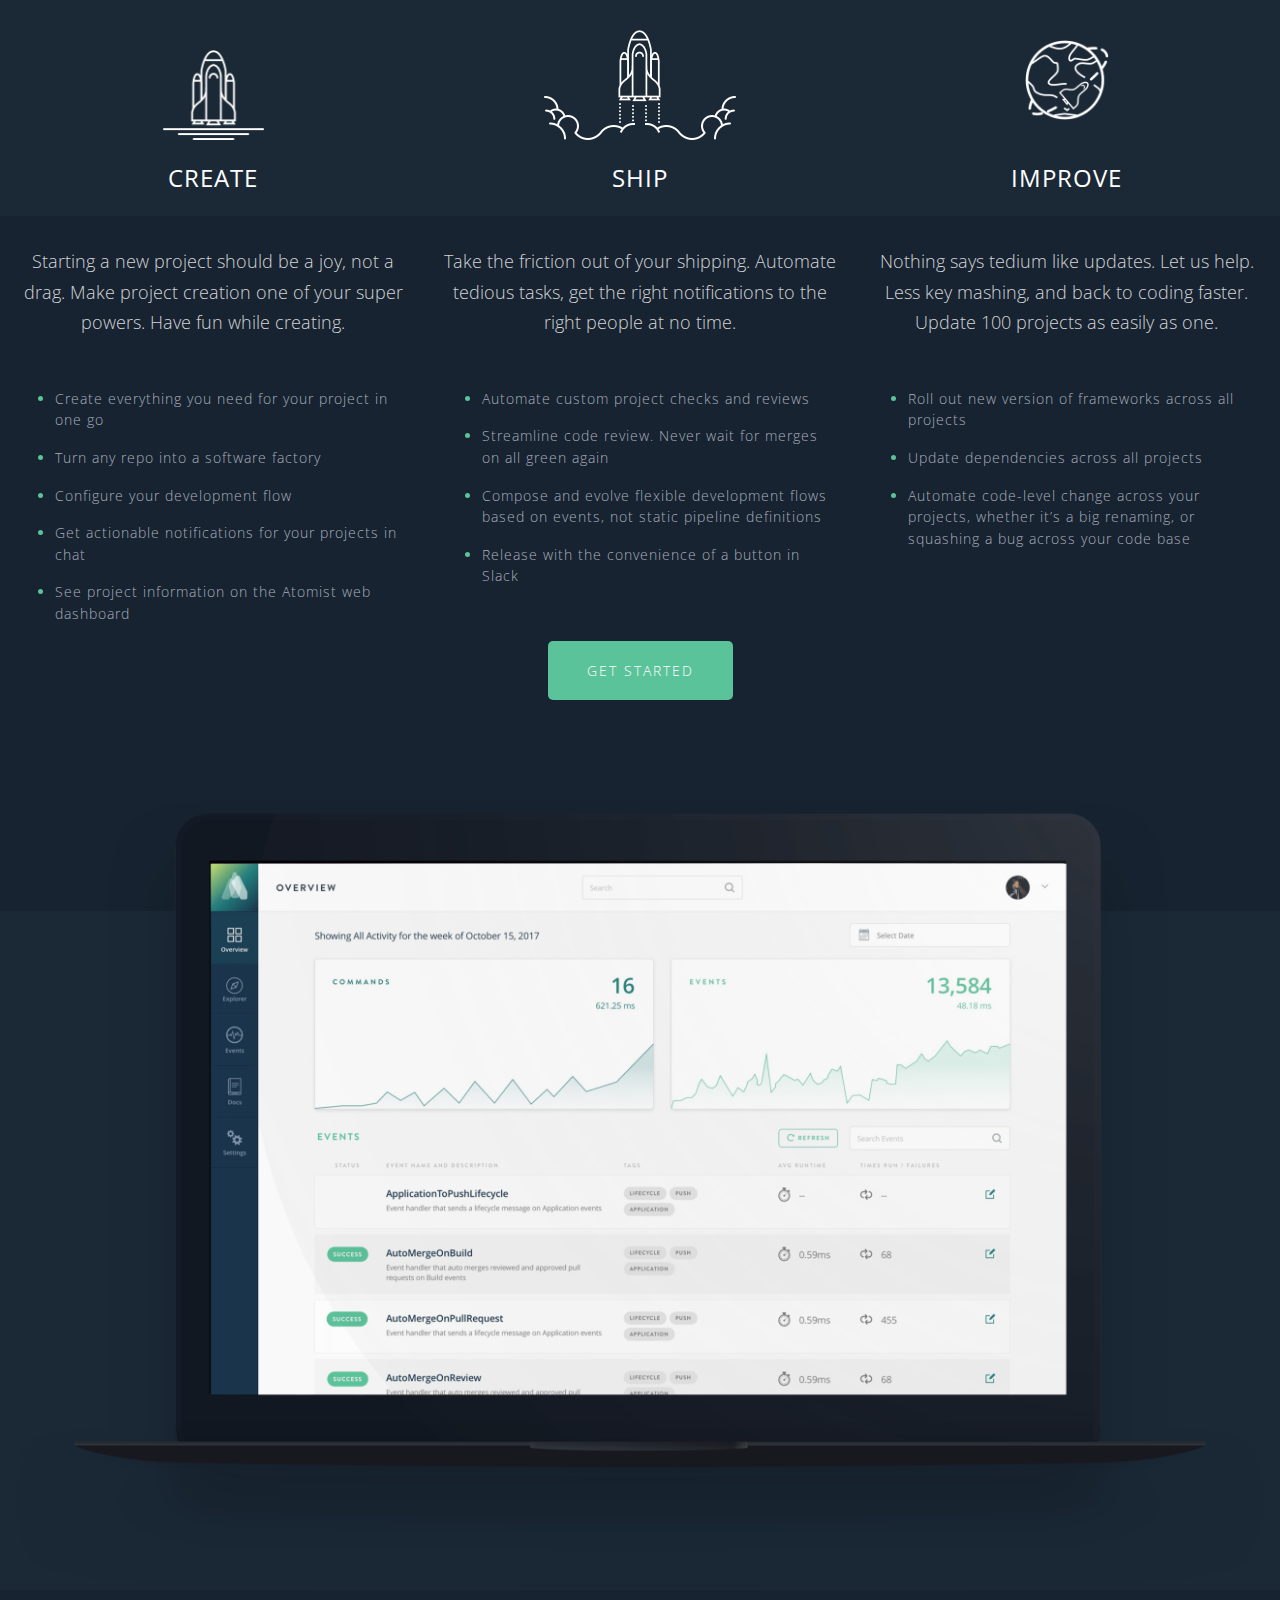
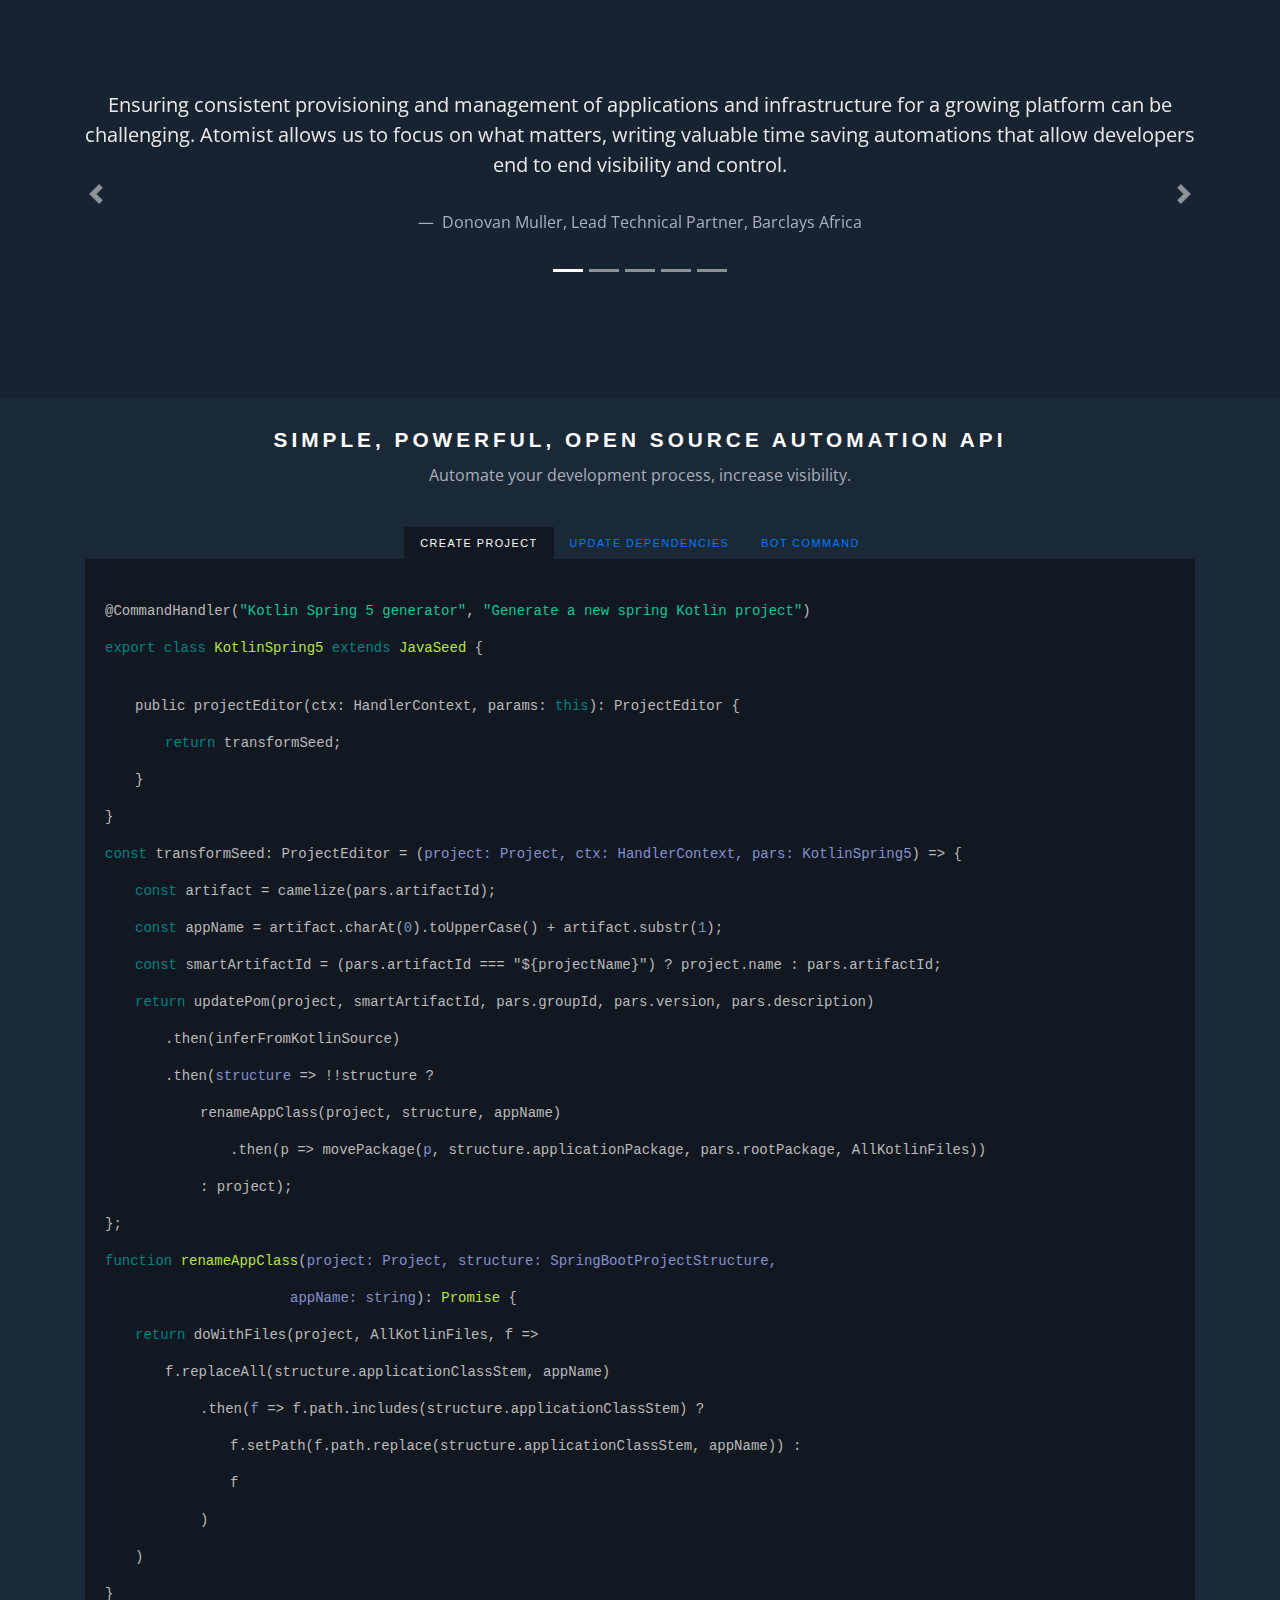
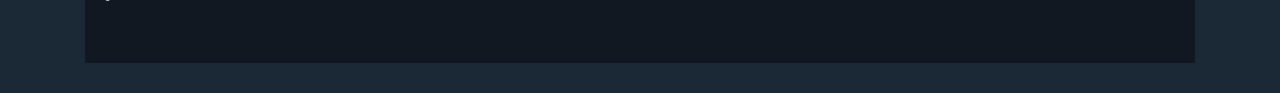
==== commit dba49a44: "Merge pull request #2 from chingu-voyage4/code-snippet-section" ====
--- a/index.html
+++ b/index.html
@@ -179,7 +179,197 @@
 
 
     <!--Slider & Code Snippet Section-->
-
+    <div class="slider-section">
+        <div id="carousel" class="carousel slide" data-ride="carousel">
+            <ol class="carousel-indicators">
+              <li data-target="#carousel" data-slide-to="0" class="active"></li>
+              <li data-target="#carousel" data-slide-to="1"></li>
+              <li data-target="#carousel" data-slide-to="2"></li>
+              <li data-target="#carousel" data-slide-to="3"></li>
+              <li data-target="#carousel" data-slide-to="4"></li>
+            </ol>
+            <div class="container">
+            <div class="carousel-inner">
+              <div class="carousel-item active">
+                  <blockquote class="blockquote text-center">
+                      <p class="mb-0">Ensuring consistent provisioning and management of applications and infrastructure for a growing platform can be challenging.
+                          Atomist allows us to focus on what matters, writing valuable time saving automations that allow developers end to
+                          end visibility and control.</p>
+                          <br>
+                      <footer class="blockquote-footer"> Donovan Muller, Lead Technical Partner, Barclays Africa</footer>
+                    </blockquote>
+              </div>
+              <div class="carousel-item">
+                  <blockquote class="blockquote text-center">
+                      <p class="mb-0">Atomist has improved our globe-spanning team's daily workflow. It gives us a single interface to both monitor the change
+                        introduced by development as well a way to manage contributions from our community.</p>
+                      <br>
+                      <footer class="blockquote-footer"> Ben Hale, Pivotal, Cloud Foundry</footer>
+                    </blockquote>
+              </div>
+              <div class="carousel-item">
+                  <blockquote class="blockquote text-center">
+                      <p class="mb-0">Atomist has become a critical part (and member!) of our dev team. Allowing us to efficiently manage and monitor our
+                        development process.</p>
+                      <br>
+                      <footer class="blockquote-footer"> Brian Conneen, Chief Technology Officer, Marlette Funding</footer>
+                    </blockquote>
+              </div>
+              <div class="carousel-item">
+                <blockquote class="blockquote text-center">
+                    <p class="mb-0">Atomist allows us to focus on improving our products instead of custom developer tools by making automation easy with
+                      actionable information available to all team members.</p>
+                    <br>
+                    <footer class="blockquote-footer"> Tapani Moilanen, Chief Architect, Kyyti</footer>
+                  </blockquote>
+            </div>
+            <div class="carousel-item">
+              <blockquote class="blockquote text-center">
+                  <p class="mb-0">We are excited to use Atomist in our team. The bridge it forms between multiple tools is an incredible asset that will
+                    allow us to speed up development and have happier developers in the meantime.</p>
+                  <br>
+                  <footer class="blockquote-footer"> Emma Wilson, nVidia</footer>
+                </blockquote>
+          </div>
+            </div>
+          </div>
+          <br>
+          <br>
+            <a class="carousel-control-prev" href="#carousel" role="button" data-slide="prev">
+              <span class="carousel-control-prev-icon" aria-hidden="true"></span>
+              <span class="sr-only">Previous</span>
+            </a>
+            <a class="carousel-control-next" href="#carousel" role="button" data-slide="next">
+              <span class="carousel-control-next-icon" aria-hidden="true"></span>
+              <span class="sr-only">Next</span>
+            </a>
+          </div>
+    </div>
+
+    <div class="code-snippet-section">
+        <div class="container">
+            <h2 class="title-4">Simple, powerful, open source automation API</h2>
+            <p class="sub-text-4">Automate your development process, increase visibility.</p>
+            <br>
+            <div class="wrapper-4">
+            <ul class="nav justify-content-center" id="pills-tab" role="tablist">
+              <li class="nav-item">
+                <a class="nav-link active" id="pills-home-tab" data-toggle="pill" href="#pills-home" role="tab" aria-controls="pills-home" aria-selected="true">CREATE PROJECT</a>
+              </li>
+              <li class="nav-item">
+                <a class="nav-link" id="pills-profile-tab" data-toggle="pill" href="#pills-profile" role="tab" aria-controls="pills-profile" aria-selected="false">UPDATE DEPENDENCIES</a>
+              </li>
+              <li class="nav-item">
+                <a class="nav-link" id="pills-contact-tab" data-toggle="pill" href="#pills-contact" role="tab" aria-controls="pills-contact" aria-selected="false">BOT COMMAND</a>
+              </li>
+            </ul>
+          </div>
+            <div class="tab-content" id="pills-tabContent">
+              <div class="tab-pane fade show active" id="pills-home" role="tabpanel" aria-labelledby="pills-home-tab">
+                <div class="code">
+                    <br>
+                    <br>
+                    <p class="code-padding-a">@CommandHandler(<span class="code-string">"Kotlin Spring 5 generator"</span>,<span class="code-string"> "Generate a new spring Kotlin project"</span>)</p>
+                    <p class="code-padding-a"><span class="code-keyword">export class</span> <span class="code-title">KotlinSpring5</span> <span class="code-keyword">extends</span> <span class="code-title">JavaSeed</span> {</p>
+                    <br>
+                    <p class="code-padding-b">public projectEditor(ctx: HandlerContext, params: <span class="code-keyword">this</span>): ProjectEditor {</p>
+                    <p class="code-padding-c"><span class="code-keyword">return</span> transformSeed;</p>
+                    <p class="code-padding-b">}</p>
+                    
+                    <p class="code-padding-a">}</p>
+                    
+                    <p class="code-padding-a"><span class="code-keyword">const</span> transformSeed: ProjectEditor = (<span class="code-params">project: Project, ctx: HandlerContext, pars: KotlinSpring5</span>) => {</p>
+                    <p class="code-padding-b"><span class="code-keyword">const</span> artifact = camelize(pars.artifactId);</p>
+                    <p class="code-padding-b"><span class="code-keyword">const</span> appName = artifact.charAt(<span class="code-number">0</span>).toUpperCase() + artifact.substr(<span class="code-number">1</span>);</p>
+                    <p class="code-padding-b"><span class="code-keyword">const</span> smartArtifactId = (pars.artifactId === "${projectName}") ? project.name : pars.artifactId;</p>
+                    <p class="code-padding-b"><span class="code-keyword">return</span> updatePom(project, smartArtifactId, pars.groupId, pars.version, pars.description)</p>
+                    <p class="code-padding-c">.then(inferFromKotlinSource)</p>
+                    <p class="code-padding-c">.then(<span class="code-params">structure</span> => !!structure ?</p>
+                    <p class="code-padding-d">renameAppClass(project, structure, appName)</p>
+                    <p class="code-padding-e">.then(p => movePackage(<span class="code-params">p</span>, structure.applicationPackage, pars.rootPackage, AllKotlinFiles))</p>
+                    <p class="code-padding-d">: project);</p>
+                    <p class="code-padding-a">};</p>
+                    
+                    <p class="code-padding-a"><span class="code-keyword">function</span> <span class="code-title">renameAppClass</span>(<span class="code-params">project: Project, structure: SpringBootProjectStructure,</p>
+                    <p class="code-padding-f"><span class="code-params">appName: string</span>): <span class="code-title">Promise</span> {</p>
+                    <p class="code-padding-b"><span class="code-keyword">return</span> doWithFiles(project, AllKotlinFiles, f =></p>
+                    <p class="code-padding-c">f.replaceAll(structure.applicationClassStem, appName)</p>
+                    <p class="code-padding-d">.then(<span class="code-params">f</span> => f.path.includes(structure.applicationClassStem) ?</p>
+                    <p class="code-padding-e">f.setPath(f.path.replace(structure.applicationClassStem, appName)) :</p>
+                    <p class="code-padding-e">f</p>
+                    <p class="code-padding-d">)</p>
+                    <p class="code-padding-b">)</p>
+                    <p class="code-padding-a">}</p>
+                    <br>
+                    <br>
+                  </div>
+              </div>
+              <div class="tab-pane fade" id="pills-profile" role="tabpanel" aria-labelledby="pills-profile-tab">
+                  <div class="code">
+                    <br>
+                    <br>
+                    <p class="code-padding-a"><span class="code-keyword">@CommandHandler</span>(<span class="code-string">"Upgrade versions of Spring Boot across an org", "upgrade spring boot version"</span>)</p>
+                    <p class="code-padding-a">export <span class="code-keyword">class</span> <span class="code-title">SpringBootVersionUpgrade</span> <span class="code-keyword">extends</span> <span class="code-title">EditorCommandSupport</span> {</p>
+                  
+                    <p class="code-padding-b"><span class="code-keyword">@Secret</span>(Secrets.userToken([<span class="code-string">"repo"</span>,<span class="code-string"> "user"</span>]))</p>
+                    <p class="code-padding-b"><span class="code-keyword">protected</span> githubToken;</p>
+                  
+                    <p class="code-padding-b"><span class="code-keyword">@Parameter</span>({</p>
+                    <p class="code-padding-c">displayName: <span class="code-string">"Desired Spring Boot version"</span>,</p>
+                    <p class="code-padding-c">description: <span class="code-string">"The desired Spring Boot version across these repos"</span>,</p>
+                    <p class="code-padding-c">pattern: /^.+$/,</p>
+                    <p class="code-padding-c">validInput: <span class="code-string">"Semantic version"</span>,</p>
+                    <p class="code-padding-c">required: <span class="code-keyword">false</span>,</p>
+                    <p class="code-padding-b">})</p>
+                    <p class="code-padding-b"><span class="code-keyword">public</span> desiredBootVersion: string;</p>
+                  
+                    <p class="code-padding-b"><span class="code-keyword">public</span> <span class="code-title">projectEditor</span><span class="code-params">()</span>: ProjectEditor {</p>
+                    <p class="code-padding-c"><span class="code-keyword">return</span> setSpringBootVersionEditor(<span class="code-keyword">this</span>.desiredBootVersion);</p>
+                    <p class="code-padding-b">}</p>
+                  
+                    <p class="code-padding-b"><span class="code-keyword">public</span> <span class="code-title">editInfo</span><span class="code-params">(p: Project)</span>: EditMode {</p>
+                    <p class="code-padding-c"><span class="code-keyword">return new</span> PullRequest(<span class="code-string">"spring-boot-"</span> + <span class="code-keyword">this</span>.desiredBootVersion,</p>
+                    <p class="code-padding-d"><span class="code-string">"Upgrade Spring Boot to "</span> + <span class="code-keyword">this</span>.desiredBootVersion);</p>
+                    <p class="code-padding-b">}</p>
+                    <p class="code-padding-a">}</p>
+                  
+                    <p class="code-padding-a">export function <span class="code-title">setSpringBootVersionEditor</span><span class="code-params">(desiredBootVersion: string)</span>: AnyProjectEditor {</p>
+                    <p class="code-padding-b"><span class="code-keyword">return</span> p =></p>
+                    <p class="code-padding-c">doWithAtMostOneMatch(p, <span class="code-string">"pom.xml"</span>,</p>
+                    <p class="code-padding-d">parentStanzaOfGrammar(SpringBootStarter), m => {</p>
+                    <p class="code-padding-e"><span class="code-keyword">if</span> (m.version.value !== desiredBootVersion) {</p>
+                    <p class="code-padding-f1">m.version.value = desiredBootVersion;</p>
+                    <p class="code-padding-e">}</p>
+                    <p class="code-padding-d">});</p>
+                    <p class="code-padding-a">}</p>
+                    <br>
+                    <br>
+                  </div>
+              </div>
+              <div class="tab-pane fade" id="pills-contact" role="tabpanel" aria-labelledby="pills-contact-tab">
+                <div class="code">
+                    <br>
+                    <br>
+                    <p class="code-padding-a">@CommandHandler(<span class="code-string">"Query Stack Overflow"</span>,<span class="code-string"> "search so"</span>)</p>
+                    <p class="code-padding-a">@Tags(<span class="code-string">"stack-overflow"</span>)</p>
+                    <p class="code-padding-a"><span class="code-keyword">export class</span> <span class="code-title">SearchStackOverflow implements HandleCommand</span> {</p>
+                  
+                    <p class="code-padding-b">@Parameter({ description: <span class="code-keyword">"your search query"</span>, pattern: <span class="code-keyword">/^.*$/</span> })</p>
+                    <p class="code-padding-b">public q: string;</p>
+                  
+                    <p class="code-padding-b">public handle(ctx: HandlerContext): <span class="code-string">Promise</span> {</p>
+                    <p class="code-padding-c"><span class="code-keyword">return</span> axios.get(<span class="code-string">`${apiSearchUrl}${encodeURIComponent(</span><span class="code-params">this</span><span class="code-string">.q)}`</span>)</p>
+                    <p class="code-padding-d">.then(<span class="code-params">res</span> => <span class="code-keyword">this</span>.handleResult(res, <span class="code-keyword">this</span>.q))</p>
+                    <p class="code-padding-d">.then(<span class="code-params">msg</span> => <span class="code-keyword">return</span> ctx.messageClient.respond(msg) });</p>
+                    <p class="code-padding-b">}</p>
+                    <p class="code-padding-a">}</p>
+                    <br>
+                    <br>
+                </div>
+              </div>
+            </div>
+        </div>
+    </div>
     <!--Slider & Code Snippet Section END-->
 
 
--- a/assets/css/style.css
+++ b/assets/css/style.css
@@ -101,7 +101,124 @@
 
 
 /* Slider & Code Snippet Section */
-
+.slider-section {
+    background-color: #172330;
+    padding-top: 100px;
+    padding-bottom: 100px;
+}
+
+.slider-section p {
+    color:#E8E8E8;
+}
+
+.blockquote-footer {
+    color: #AAAEBD;
+}
+
+.quote-padding {
+    padding-top: 400px;
+}
+
+
+.code-snippet-section {
+    background-color: #1B2937;
+    padding-top: 30px;
+    padding-bottom: 30px;
+
+}
+
+.title-4 {
+    color: white;
+    font-size: 1.3rem;
+    font-weight: 600;
+    letter-spacing: 4px;
+    margin-bottom: 10px;
+    font-family: "brandon-grotesque", sans-serif;
+    text-align: center;
+    text-transform: uppercase;
+}
+
+.sub-text-4 {
+    color: #AAAEBD;
+    text-align: center;
+}
+
+.btn-code {
+    background-color: #121822;
+    color: white;
+    text-align: center;
+}
+
+.code-snippet-section .active {
+    color: #fff;
+    background-color: #121822;
+}
+
+.btn-padding {
+    padding-top: 10px;
+    padding-bottom: 10px;   
+}
+
+.wrapper-4 {
+    font-family: "brandon-grotesque", sans-serif;
+    font-size: 0.75rem;
+    font-weight: 400;
+    letter-spacing: 1.5px;
+}
+
+.code {
+    font-family: monospace, monospace;
+    font-size: 14px;
+    color: #bababa;
+}
+
+.code-padding-a {
+    text-indent: 20px;
+}
+
+.code-padding-b {
+    text-indent: 50px;
+}
+
+.code-padding-c {
+    text-indent: 80px;
+}
+
+.code-padding-d {
+    text-indent: 115px;
+}
+
+.code-padding-e {
+    text-indent: 145px;
+}
+
+.code-padding-f1 {
+    text-indent: 177px;
+}
+
+.code-padding-f {
+    text-indent: 205px;
+}
+
+.code-string {
+    color: #0FC696;
+}
+
+.code-title {
+    color: #B7E244;
+}
+
+.code-params {
+    color: #8491CC;
+}
+
+.code-keyword {
+    color: #008480;
+}
+
+.code-number {
+    color: #6896ba;
+}
 /* Slider & Code Snippet Section END */
 
 
